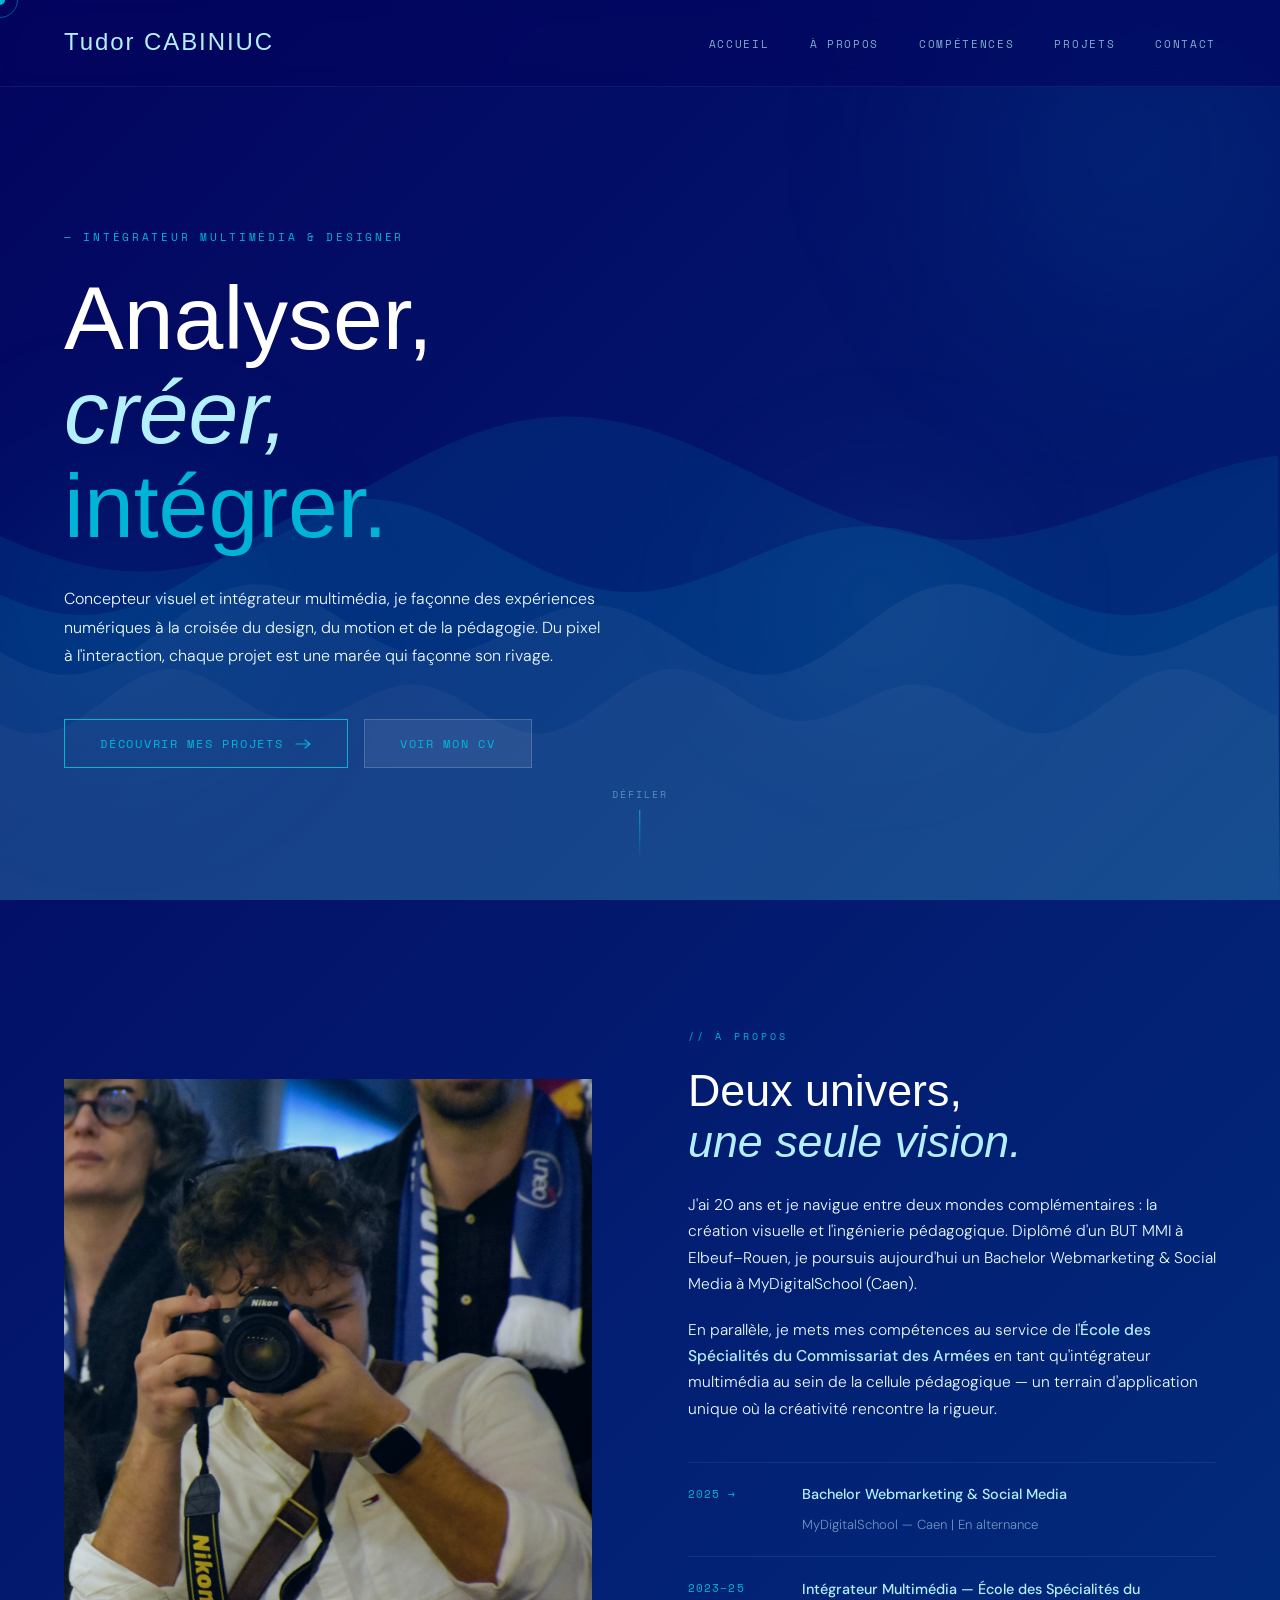
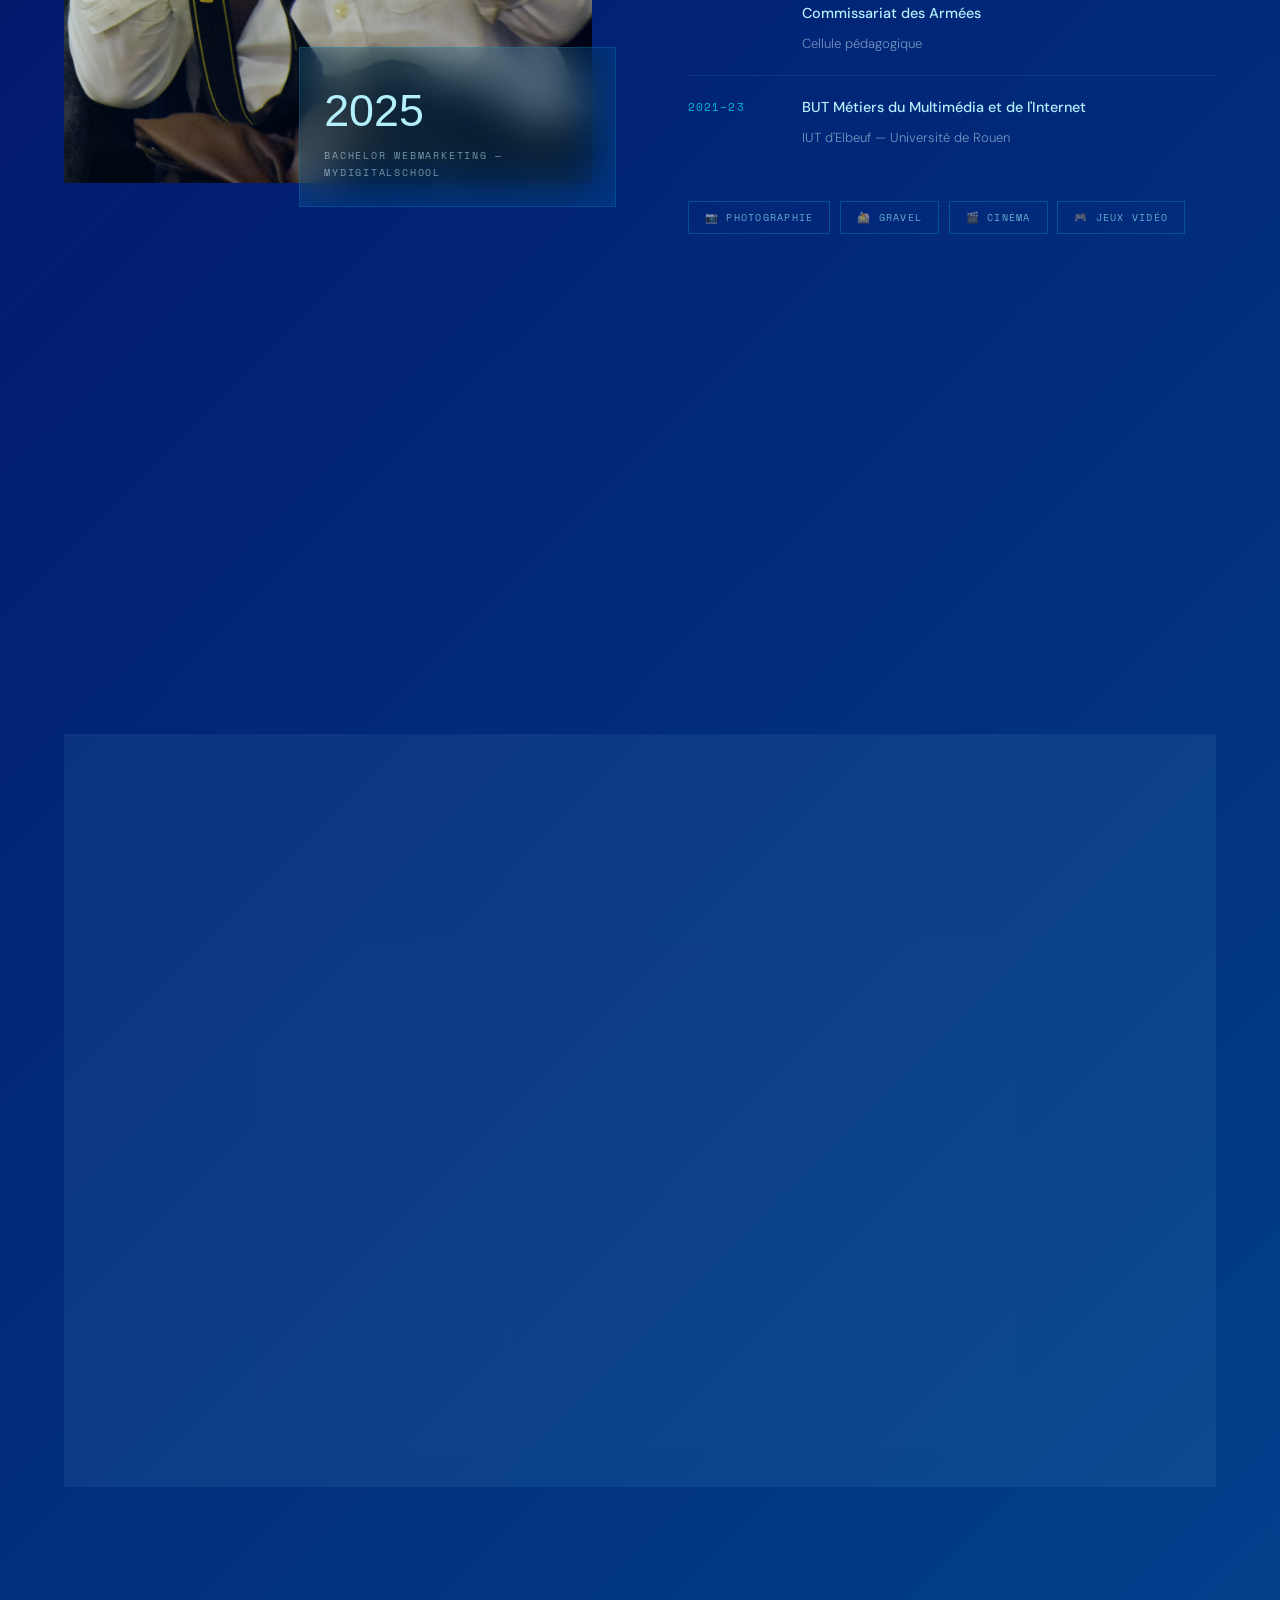
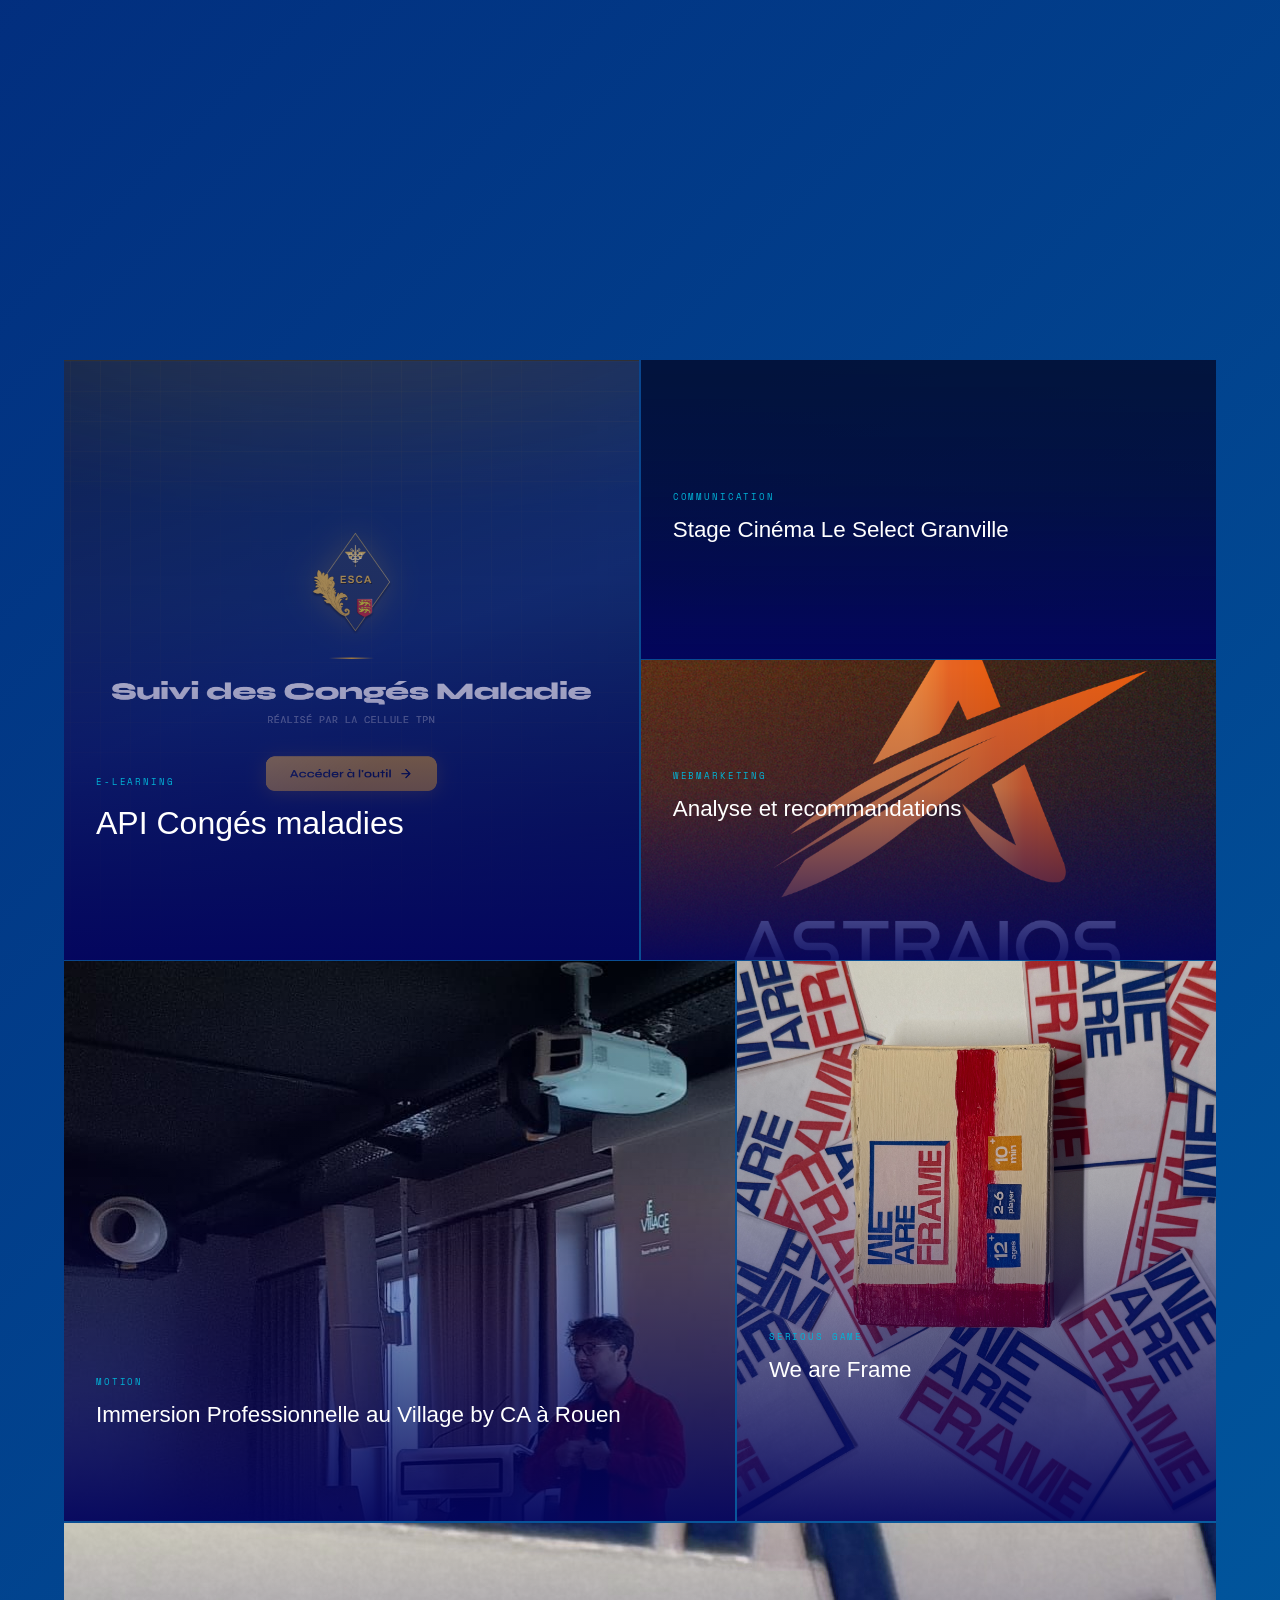
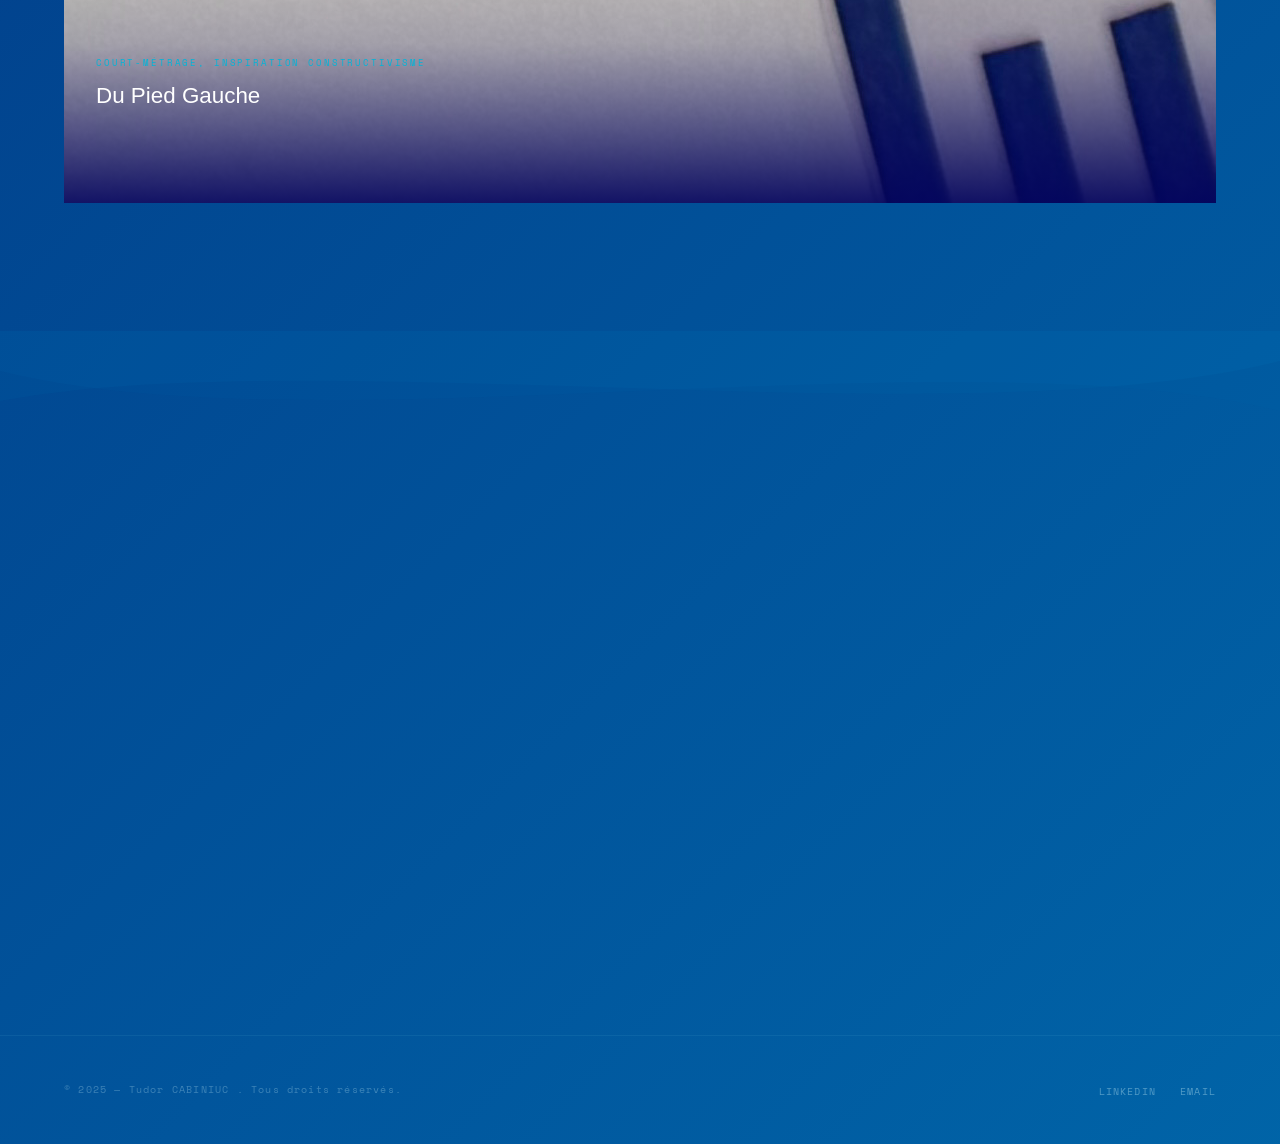
==== index.html @ 51ee1dec "First commit: structure du portfolio" ====
<!DOCTYPE html>
<html lang="fr">
<head>
  <meta charset="UTF-8" />
  <meta name="viewport" content="width=device-width, initial-scale=1.0"/>
  <title>Tudor CABINIUC — Intégrateur Multimédia & Designer</title>
  
  <link rel="preconnect" href="https://fonts.googleapis.com"/>
  <link rel="preconnect" href="https://fonts.gstatic.com" crossorigin/>
  <link href="https://fonts.googleapis.com/css2?family=Cormorant+Garamond:ital,wght@0,300;0,400;0,600;1,300;1,400&family=DM+Sans:wght@300;400;500&family=Space+Mono:wght@400;700&display=swap" rel="stylesheet"/>

  <link rel="stylesheet" href="style.css">
</head>

<body>

  <div class="cursor" id="cursor"></div>
  <div class="cursor-ring" id="cursorRing"></div>
  
  <div class="tide-orb tide-orb-1"></div>
  <div class="tide-orb tide-orb-2"></div>
  <div class="tide-orb tide-orb-3"></div>

  <canvas id="wave-canvas"></canvas>

  <nav id="main-nav">
    <a href="#accueil" class="nav-logo">Tudor CABINIUC</a>
    <ul class="nav-links" id="nav-links">
      <li><a href="#accueil">Accueil</a></li>
      <li><a href="#apropos">À propos</a></li>
      <li><a href="#competences">Compétences</a></li>
      <li><a href="#projets">Projets</a></li>
      <li><a href="#contact">Contact</a></li>
    </ul>
    <div class="nav-burger" id="nav-burger" onclick="toggleMenu()">
      <span></span><span></span><span></span>
    </div>
  </nav>

  <section id="accueil">
    <p class="hero-tag">— Intégrateur Multimédia &amp; Designer</p>
    <h1 class="hero-title">
      Analyser,<br>
      <em>créer,</em>
      <span class="wave-word">intégrer.</span>
    </h1>
    <p class="hero-sub">
      Concepteur visuel et intégrateur multimédia, je façonne des expériences numériques à la croisée du design, du motion et de la pédagogie. Du pixel à l'interaction, chaque projet est une marée qui façonne son rivage.
    </p>
    <div class="hero-actions">
      <a href="#projets" class="hero-cta">
        Découvrir mes projets
        <svg width="16" height="10" viewBox="0 0 16 10" fill="none">
          <path d="M1 5h14M10 1l5 4-5 4" stroke="currentColor" stroke-width="1.2" stroke-linecap="round" stroke-linejoin="round"/>
        </svg>
      </a>
      <a href="https://1drv.ms/b/c/e305b12371fe1e7d/IQCmY-m-V1ZoTqeSrxu-3CkqAWyK5CJFuHoAab7WDxpqfdg?e=YerfXW" class="hero-cta hero-cta--secondary" target="_blank" rel="noopener noreferrer">
        Voir mon CV
      </a>
    </div>
    <div class="hero-scroll-hint">
      <span>Défiler</span>
      <div class="scroll-line"></div>
    </div>
  </section>

  <section id="apropos">
    <div class="about-media reveal">
      <div class="about-img-frame">
<img src="img/tudor.jpg" alt="Tudor CABINIUC — Intégrateur Multimédia">
      </div>
      <div class="about-accent-box">
        <div class="stat">2025</div>
        <div class="stat-label">Bachelor Webmarketing — MyDigitalSchool</div>
      </div>
    </div>

    <div class="about-content reveal">
      <p class="section-label">// À propos</p>
      <h2 class="section-title">
        Deux univers,<br>
        <em>une seule vision.</em>
      </h2>
      <p class="about-text">
        J'ai 20 ans et je navigue entre deux mondes complémentaires : la création visuelle et l'ingénierie pédagogique. Diplômé d'un BUT MMI à Elbeuf–Rouen, je poursuis aujourd'hui un Bachelor Webmarketing &amp; Social Media à MyDigitalSchool (Caen).
      </p>
      <p class="about-text">
        En parallèle, je mets mes compétences au service de l'<strong style="color:var(--foam);font-weight:500;">École des Spécialités du Commissariat des Armées</strong> en tant qu'intégrateur multimédia au sein de la cellule pédagogique — un terrain d'application unique où la créativité rencontre la rigueur.
      </p>

      <div class="timeline">
        <div class="timeline-item">
          <span class="timeline-year">2025 →</span>
          <div class="timeline-info">
            <strong>Bachelor Webmarketing &amp; Social Media</strong>
            <span>MyDigitalSchool — Caen | En alternance</span>
          </div>
        </div>
        <div class="timeline-item">
          <span class="timeline-year">2023–25</span>
          <div class="timeline-info">
            <strong>Intégrateur Multimédia — École des Spécialités du Commissariat des Armées</strong>
            <span>Cellule pédagogique</span>
          </div>
        </div>
        <div class="timeline-item">
          <span class="timeline-year">2021–23</span>
          <div class="timeline-info">
            <strong>BUT Métiers du Multimédia et de l'Internet</strong>
            <span>IUT d'Elbeuf — Université de Rouen</span>
          </div>
        </div>
      </div>

      <div class="interests">
        <span class="interest-tag">📷 Photographie</span>
        <span class="interest-tag">🚵 Gravel</span>
        <span class="interest-tag">🎬 Cinéma</span>
        <span class="interest-tag">🎮 Jeux Vidéo</span>
      </div>
    </div>
  </section>

  <section id="competences">
    <div class="skills-header reveal">
      <div>
        <p class="section-label">// Compétences</p>
        <h2 class="section-title">Mon <em>arsenal</em><br>créatif &amp; technique.</h2>
      </div>
      <p class="skills-intro">
        De la captation au rendu final, je maîtrise l'intégralité de la chaîne de création — du motion design à l'architecture de modules pédagogiques interactifs.
      </p>
    </div>

    <div class="skills-grid">

      <div class="skill-card reveal">
        <span class="skill-icon">🎬</span>
        <div class="skill-name">Montage Vidéo</div>
        <p class="skill-desc">Narration visuelle et rythme. Du rush brut au master final, chaque coupe est une décision créative.</p>
        <div class="skill-tools">
          <span class="skill-tool">Premiere Pro</span>
          <span class="skill-tool">After Effects</span>
          <span class="skill-tool">Media Encoder</span>
        </div>
        <div class="skill-bar-wrap"><div class="skill-bar-fill" data-width="90%"></div></div>
      </div>

      <div class="skill-card reveal">
        <span class="skill-icon">✦</span>
        <div class="skill-name">Motion Design</div>
        <p class="skill-desc">Donner vie aux idées par le mouvement. Animation, compositing et expressions pour des visuels qui ne laissent pas indifférent.</p>
        <div class="skill-tools">
          <span class="skill-tool">After Effects</span>
        </div>
        <div class="skill-bar-wrap"><div class="skill-bar-fill" data-width="82%"></div></div>
      </div>

      <div class="skill-card reveal">
        <span class="skill-icon">◈</span>
        <div class="skill-name">Design Graphique</div>
        <p class="skill-desc">Identité visuelle, typographie et composition. Des créations qui communiquent avant même d'être lues.</p>
        <div class="skill-tools">
          <span class="skill-tool">Photoshop</span>
          <span class="skill-tool">Illustrator</span>
          <span class="skill-tool">InDesign</span>
        </div>
        <div class="skill-bar-wrap"><div class="skill-bar-fill" data-width="88%"></div></div>
      </div>

      <div class="skill-card reveal">
        <span class="skill-icon">⬡</span>
        <div class="skill-name">Webmarketing</div>
        <p class="skill-desc">Stratégie digitale, acquisition et analyse de performances pour des campagnes engageantes et mesurables.</p>
        <div class="skill-tools">
          <span class="skill-tool">Google Analytics</span>
          <span class="skill-tool">Google Ads</span>
          <span class="skill-tool">Semrush</span>
        </div>
        <div class="skill-bar-wrap"><div class="skill-bar-fill" data-width="85%"></div></div>
      </div>

      <div class="skill-card reveal">
        <span class="skill-icon">⌨</span>
        <div class="skill-name">Communication</div>
        <p class="skill-desc">Création de contenus et messages clairs pour renforcer la présence de marque et la qualité des relations publiques.</p>
        <div class="skill-tools">
          <span class="skill-tool">Rédaction</span>
          <span class="skill-tool">Community Management</span>
          <span class="skill-tool">Canva</span>
        </div>
        <div class="skill-bar-wrap"><div class="skill-bar-fill" data-width="75%"></div></div>
      </div>

      <div class="skill-card reveal">
        <span class="skill-icon">📷</span>
        <div class="skill-name">Photographie</div>
        <p class="skill-desc">Capturer la lumière, figer l'instant. Un œil formé à la composition et à la narration photographique.</p>
        <div class="skill-tools">
          <span class="skill-tool">Lightroom</span>
        </div>
        <div class="skill-bar-wrap"><div class="skill-bar-fill" data-width="78%"></div></div>
      </div>

    </div>
  </section>

  <section id="projets">
    <div class="projects-header reveal">
      <p class="section-label">// Projets</p>
      <h2 class="section-title">Réalisations <em>&amp; travaux.</em></h2>
      <div class="projects-filter">
        <button class="filter-btn active" data-filter="all">Tout</button>
        <button class="filter-btn" data-filter="motion">Motion Design</button>
        <button class="filter-btn" data-filter="video">Vidéo</button>
        <button class="filter-btn" data-filter="elearning">E-Learning</button>
        <button class="filter-btn" data-filter="webmarketing">Webmarketing</button>
        <button class="filter-btn" data-filter="communication">Communication</button>
      </div>
    </div>

    <div class="projects-grid">

<div class="project-card" data-cat="elearning">
  <div class="project-card-bg" style="background-image: url('img/api_conges_maladie.png');"></div>
  
  <div class="project-overlay">
    <span class="project-cat">E-learning</span>
    <h3 class="project-title">API Congés maladies</h3>
    <p class="project-desc">Création d'une interface utilisateur pédagogique pour comprendre l'année glissante des congés maladies.</p>
    
    <a href="api_conges_maladie/index.html" class="project-link" target="_blank">Voir le projet →</a>
  </div>
</div>

      <div class="project-card" data-cat="communication">
        <div class="project-card-bg" style="background-image: url('img/cinema_leselect.png');"></div>
        <div class="project-overlay">
          <span class="project-cat">Communication</span>
          <h3 class="project-title">Stage Cinéma Le Select Granville</h3>
          <p class="project-desc">Nouvelle direction artistique pour le cinéma | Stratégie de communication | Création de contenu | Gestion des réseaux sociaux</p>
          <a href="https://univrouenfr-my.sharepoint.com/:b:/g/personal/tudor_cabiniuc_univ-rouen_fr/IQDNXf46xN-cSbZimYqhrU5pAYE3CioC2fKElF69Ig7M4kE?e=37vUib" class="project-link">Voir →</a>
        </div>
      </div>

      <div class="project-card" data-cat="webmarketing">
<div class="project-card-bg" style="background-image: url('img/astraios.png');"></div>
        <div class="project-overlay">
          <span class="project-cat">Webmarketing</span>
          <h3 class="project-title">Analyse et recommandations</h3>
          <p class="project-desc">Réalisation d'une analyse approfondie et de recommandations pour le lancement d'une nouvelle application en collaboration avec une strat-up de Caen d'une durée de 6 mois.</p>
          <a href="#" class="project-link">Voir →</a>
        </div>
      </div>

      <div class="project-card" data-cat="motion">
        <div class="project-card-bg" style="background-image: url('img/photo_bilbea.jpeg');"></div>
        <div class="project-overlay">
          <span class="project-cat">Motion</span>
          <h3 class="project-title">Immersion Professionnelle au Village by CA à Rouen</h3>
          <p class="project-desc">Immersion Professionnelle au Village by CA à Rouen</p>
          <a href="https://univrouenfr-my.sharepoint.com/:v:/g/personal/tudor_cabiniuc_univ-rouen_fr/IQBEqldZpKeIQ6u4MwW_Zg2gARaTIDSstYeZPpoapp59J8U?e=ufzzWP" class="project-link">Voir →</a>
        </div>
      </div>

      <div class="project-card" data-cat="elearning">
        <div class="project-card-bg" style="background-image: url('img/we_are_frame.jpg');"></div>
        <div class="project-card-bg"></div>
        <div class="project-overlay">
          <span class="project-cat">Serious Game</span>
          <h3 class="project-title">We are Frame</h3>
          <p class="project-desc">Sérious game réalisé lors d'une semaine dédié à l'anglais. Construisez votre wireframe, frayez vous un chemin entre les virus, les défis et les cryptomonnaies</p>
          <a href="https://www.youtube.com/watch?v=cSlYjg9PznY" class="project-link">Voir →</a>
        </div>
      </div>

      <div class="project-card" data-cat="video">
<div class="project-card-bg" style="background-image: url('img/we_are_frame.jpg');"></div>
        <div class="project-overlay">
          <span class="project-cat">Court-métrage, inspiration constructivisme</span>
          <h3 class="project-title">Du Pied Gauche</h3>
          <p class="project-desc">Sound Design, Montage, Scénario, Mise en scène</p>
          <a href="https://youtu.be/pu3etau6qec" class="project-link">Voir →</a>
        </div>
      </div>

    </div>
  </section>

  <section id="contact">
    <div class="contact-wave-top">
      <svg viewBox="0 0 1440 120" preserveAspectRatio="none" fill="none">
        <path d="M0,40 C360,120 1080,0 1440,80 L1440,0 L0,0 Z" fill="rgba(0,119,182,0.06)"/>
        <path d="M0,70 C360,10 1080,110 1440,30 L1440,0 L0,0 Z" fill="rgba(0,180,216,0.04)"/>
      </svg>
    </div>

    <p class="contact-eyebrow reveal"> — J'ai attisé votre curiosité ?</p>
    <h2 class="contact-title reveal">Faisons<br><em>quelque chose</em><br>ensemble.</h2>
    <p class="contact-sub reveal">
      Vous avez un projet créatif, un module à concevoir, une vidéo à monter ? Parlons-en autour d'un café virtuel.
    </p>
    <div class="contact-actions reveal">
      <a href="mailto:tcabiniuc.pro@gmail.com" class="btn-primary">M'écrire un message</a>
      <a href="https://www.linkedin.com/in/tudor-cabiniuc/" target="_blank" rel="noopener" class="btn-secondary">LinkedIn</a>
    </div>
  </section>

  <footer>
    <p class="footer-copy">© 2025 — Tudor CABINIUC . Tous droits réservés.</p>
    <ul class="footer-links">
      <li><a href="https://www.linkedin.com/in/tudor-cabiniuc/" target="_blank">LinkedIn</a></li>
      <li><a href="mailto:tcabiniuc.pro@gmail.com">Email</a></li>
    </ul>
  </footer>

  <script src="script.js"></script>
  <script>
    document.querySelectorAll('a[href]').forEach(link => {
      link.target = '_blank';
      const relValues = new Set((link.rel || '').split(' ').filter(Boolean));
      relValues.add('noopener');
      relValues.add('noreferrer');
      link.rel = Array.from(relValues).join(' ');
    });
  </script>
</body>
</html>
---- style.css ----
/* =============================================
   CSS VARIABLES & RESET
============================================= */
*, *::before, *::after { 
  box-sizing: border-box; 
  margin: 0; 
  padding: 0; 
}

:root {
  --deep:    #03045e;
  --ocean:   #0077b6;
  --wave:    #00b4d8;
  --foam:    #b3f0fc;
  --mist:    #eafaff; 
  --white:   #ffffff; 
  --font-display: 'Poppins', sans-serif;
  --font-body:    'DM Sans', sans-serif;
  --font-mono:    'Space Mono', monospace;
}

html { 
  scroll-behavior: smooth; 
  font-size: 16px; 
}

body {
background: linear-gradient(135deg, var(--deep) 0%, var(--ocean) 120%);
  color: var(--mist);
  font-family: var(--font-body);
  font-weight: 300;
  line-height: 1.7;
  overflow-x: hidden;
  cursor: none;
}

/* =============================================
   CUSTOM CURSOR
============================================= */
.cursor {
  position: fixed;
  width: 10px; height: 10px;
  background: var(--wave);
  border-radius: 50%;
  pointer-events: none;
  z-index: 9999;
  transform: translate(-50%, -50%);
  transition: transform 0.1s, width 0.3s, height 0.3s, background 0.3s;
}

.cursor-ring {
  position: fixed;
  width: 36px; height: 36px;
  border: 1px solid rgba(0,180,216,0.5);
  border-radius: 50%;
  pointer-events: none;
  z-index: 9998;
  transform: translate(-50%, -50%);
  transition: transform 0.15s ease-out, width 0.3s, height 0.3s, border-color 0.3s;
}

body:hover .cursor { opacity: 1; }

/* =============================================
   CANVAS WAVE BACKGROUND
============================================= */
#wave-canvas {
  position: fixed;
  top: 0; left: 0;
  width: 100%; height: 100%;
  z-index: 0;
  /* On passe l'opacité de 0.18 à 0.35 pour que les vagues ressortent mieux */
  opacity: 0.35; 
  pointer-events: none;
}

/* =============================================
   NAV
============================================= */
nav {
  position: fixed;
  top: 0; left: 0; right: 0;
  z-index: 100;
  padding: 1.4rem 4rem;
  display: flex;
  justify-content: space-between;
  align-items: center;
  backdrop-filter: blur(12px);
  background: rgba(3,4,94,0.55);
  border-bottom: 1px solid rgba(144,224,239,0.08);
  transition: padding 0.3s;
}

nav.scrolled { padding: 0.9rem 4rem; }

.nav-logo {
  font-family: var(--font-display);
  font-size: 1.5rem;
  font-weight: 300;
  letter-spacing: 0.08em;
  color: var(--foam);
  text-decoration: none;
}

.nav-logo span { color: var(--wave); font-style: italic; }

.nav-links {
  display: flex;
  gap: 2.5rem;
  list-style: none;
}

.nav-links a {
  font-family: var(--font-mono);
  font-size: 0.7rem;
  letter-spacing: 0.15em;
  text-transform: uppercase;
  color: var(--foam);
  text-decoration: none;
  opacity: 0.7;
  transition: opacity 0.25s, color 0.25s;
  position: relative;
}

.nav-links a::after {
  content: '';
  position: absolute;
  bottom: -4px; left: 0;
  width: 0; height: 1px;
  background: var(--wave);
  transition: width 0.3s;
}

.nav-links a:hover { opacity: 1; color: var(--wave); }
.nav-links a:hover::after { width: 100%; }

.nav-burger { display: none; flex-direction: column; gap: 5px; cursor: none; }
.nav-burger span { display: block; width: 24px; height: 1px; background: var(--foam); transition: 0.3s; }

/* =============================================
   SECTIONS WRAPPER
============================================= */
section { position: relative; z-index: 1; }

/* =============================================
   HERO
============================================= */
#accueil {
  min-height: 100vh;
  display: flex;
  flex-direction: column;
  justify-content: center;
  padding: 10rem 4rem 4rem;
  overflow: hidden;
}

.hero-tag {
  font-family: var(--font-mono);
  font-size: 0.68rem;
  letter-spacing: 0.25em;
  text-transform: uppercase;
  color: var(--wave);
  margin-bottom: 1.5rem;
  opacity: 0;
  animation: fadeUp 0.8s 0.3s forwards;
}

.hero-title {
  font-family: var(--font-display);
  font-size: clamp(3.2rem, 7vw, 7.5rem);
  font-weight: 300;
  line-height: 1.05;
  color: var(--white);
  opacity: 0;
  animation: fadeUp 0.9s 0.5s forwards;
}

.hero-title em {
  font-style: italic;
  color: var(--foam);
  display: block;
}

.hero-title .wave-word {
  color: var(--wave);
  position: relative;
}

.hero-sub {
  max-width: 540px;
  margin-top: 2rem;
  font-size: 1rem;
  color: var(--mist);
  line-height: 1.8;
  opacity: 0;
  animation: fadeUp 0.9s 0.8s forwards;
}

.hero-actions {
  display: flex;
  flex-wrap: wrap;
  gap: 1rem;
  margin-top: 3rem;
}

.hero-cta {
  display: inline-flex;
  align-items: center;
  gap: 0.75rem;
  padding: 0.85rem 2.2rem;
  border: 1px solid var(--wave);
  color: var(--wave);
  font-family: var(--font-mono);
  font-size: 0.72rem;
  letter-spacing: 0.15em;
  text-transform: uppercase;
  text-decoration: none;
  transition: background 0.3s, color 0.3s, transform 0.3s;
  opacity: 0;
  animation: fadeUp 0.9s 1.1s forwards;
}

.hero-cta--secondary {
  background: rgba(255, 255, 255, 0.08);
  border-color: rgba(255, 255, 255, 0.18);
}

.hero-cta--secondary:hover {
  background: rgba(255, 255, 255, 0.16);
  color: var(--foam);
}

.hero-cta:hover {
  background: var(--wave);
  color: var(--deep);
  transform: translateY(-2px);
}

.hero-cta svg { transition: transform 0.3s; }
.hero-cta:hover svg { transform: translateX(4px); }

.hero-scroll-hint {
  position: absolute;
  bottom: 2.5rem;
  left: 50%;
  transform: translateX(-50%);
  display: flex;
  flex-direction: column;
  align-items: center;
  gap: 0.5rem;
  opacity: 0;
  animation: fadeIn 1s 1.8s forwards;
}

.hero-scroll-hint span {
  font-family: var(--font-mono);
  font-size: 0.6rem;
  letter-spacing: 0.2em;
  text-transform: uppercase;
  color: rgba(144,224,239,0.5);
}

.scroll-line {
  width: 1px;
  height: 50px;
  background: linear-gradient(to bottom, var(--wave), transparent);
  animation: scrollPulse 2s infinite;
}

/* =============================================
   ABOUT
============================================= */
#apropos {
  padding: 8rem 4rem;
  display: grid;
  grid-template-columns: 1fr 1fr;
  gap: 6rem;
  align-items: center;
  max-width: 1300px;
  margin: 0 auto;
}

.about-media { position: relative; }

.about-img-frame {
  position: relative;
  aspect-ratio: 3/4;
  overflow: hidden;
  background: linear-gradient(135deg, var(--ocean), var(--deep));
}

.about-img-frame img {
  width: 100%; height: 100%;
  object-fit: cover;
  display: block;
  opacity: 0.85;
  transition: opacity 0.4s, transform 0.6s;
}

.about-img-frame:hover img { opacity: 1; transform: scale(1.03); }

.about-img-placeholder {
  display: flex;
  align-items: center;
  justify-content: center;
  height: 100%;
  color: rgba(144,224,239,0.4);
  font-family: var(--font-mono);
  font-size: 0.7rem;
  letter-spacing: 0.15em;
  text-transform: uppercase;
}

.about-accent-box {
  position: absolute;
  bottom: -1.5rem; right: -1.5rem;
  width: 60%; padding: 1.5rem;
  background: rgba(0,119,182,0.2);
  backdrop-filter: blur(20px);
  border: 1px solid rgba(0,180,216,0.2);
}

.about-accent-box .stat {
  font-family: var(--font-display);
  font-size: 2.8rem;
  font-weight: 300;
  color: var(--foam);
}

.about-accent-box .stat-label {
  font-family: var(--font-mono);
  font-size: 0.62rem;
  letter-spacing: 0.18em;
  text-transform: uppercase;
  color: rgba(202,240,248,0.55);
}

.section-label {
  font-family: var(--font-mono);
  font-size: 0.65rem;
  letter-spacing: 0.3em;
  text-transform: uppercase;
  color: var(--wave);
  margin-bottom: 1.2rem;
}

.section-title {
  font-family: var(--font-display);
  font-size: clamp(2.2rem, 3.5vw, 3.4rem);
  font-weight: 300;
  line-height: 1.15;
  color: var(--white);
  margin-bottom: 1.5rem;
}

.section-title em { font-style: italic; color: var(--foam); }

.about-text {
  color: var(--mist);
  font-size: 0.97rem;
  margin-bottom: 1.2rem;
}

.timeline {
  margin-top: 2.5rem;
  display: flex;
  flex-direction: column;
  gap: 0;
}

.timeline-item {
  display: grid;
  grid-template-columns: 90px 1fr;
  gap: 1.5rem;
  padding: 1.2rem 0;
  border-top: 1px solid rgba(144,224,239,0.1);
  align-items: start;
}

.timeline-year {
  font-family: var(--font-mono);
  font-size: 0.68rem;
  color: var(--wave);
  letter-spacing: 0.1em;
  padding-top: 0.15rem;
}

.timeline-info strong {
  display: block;
  font-family: var(--font-body);
  font-weight: 500;
  color: var(--foam);
  font-size: 0.9rem;
  margin-bottom: 0.2rem;
}

.timeline-info span {
  font-size: 0.82rem;
  color: rgba(202,240,248,0.55);
}

.interests {
  margin-top: 2rem;
  display: flex;
  flex-wrap: wrap;
  gap: 0.6rem;
}

.interest-tag {
  padding: 0.4rem 1rem;
  border: 1px solid rgba(0,180,216,0.3);
  font-family: var(--font-mono);
  font-size: 0.65rem;
  letter-spacing: 0.12em;
  text-transform: uppercase;
  color: rgba(144,224,239,0.7);
  transition: border-color 0.3s, color 0.3s, background 0.3s;
}

.interest-tag:hover {
  border-color: var(--wave);
  color: var(--wave);
  background: rgba(0,180,216,0.07);
}

/* =============================================
   SKILLS
============================================= */
#competences {
  padding: 8rem 4rem;
  max-width: 1300px;
  margin: 0 auto;
}

.skills-header {
  display: flex;
  justify-content: space-between;
  align-items: flex-end;
  margin-bottom: 5rem;
  gap: 2rem;
}

.skills-intro {
  max-width: 420px;
  font-size: 0.95rem;
  color: rgba(202,240,248,0.6);
}

.skills-grid {
  display: grid;
  grid-template-columns: repeat(auto-fit, minmax(300px, 1fr));
  gap: 1.5px;
  background: rgba(144,224,239,0.08);
}

.skill-card {
  background: rgba(3,4,94,0.6);
  padding: 2.5rem;
  position: relative;
  overflow: hidden;
  transition: background 0.4s;
}

.skill-card::before {
  content: '';
  position: absolute;
  top: 0; left: 0;
  width: 100%; height: 2px;
  background: linear-gradient(to right, var(--ocean), var(--wave));
  transform: scaleX(0);
  transform-origin: left;
  transition: transform 0.4s;
}

.skill-card:hover { background: rgba(0,119,182,0.15); }
.skill-card:hover::before { transform: scaleX(1); }

.skill-icon {
  font-size: 2rem;
  margin-bottom: 1.2rem;
  display: block;
}

.skill-name {
  font-family: var(--font-display);
  font-size: 1.5rem;
  font-weight: 400;
  color: var(--foam);
  margin-bottom: 0.5rem;
}

.skill-desc {
  font-size: 0.85rem;
  color: var(--foam);
  line-height: 1.7;
}

.skill-tools {
  margin-top: 1.5rem;
  display: flex;
  flex-wrap: wrap;
  gap: 0.4rem;
}

.skill-tool {
  font-family: var(--font-mono);
  font-size: 0.6rem;
  letter-spacing: 0.12em;
  text-transform: uppercase;
  padding: 0.25rem 0.6rem;
  background: rgba(0,180,216,0.12);
  color: var(--wave);
  border: 1px solid rgba(0,180,216,0.2);
}

.skill-bar-wrap {
  margin-top: 1.2rem;
  height: 2px;
  background: rgba(144,224,239,0.1);
  position: relative;
  overflow: hidden;
}

.skill-bar-fill {
  height: 100%;
  background: linear-gradient(to right, var(--ocean), var(--wave));
  width: 0;
  transition: width 1.2s cubic-bezier(0.16, 1, 0.3, 1);
}

/* =============================================
   PROJETS
============================================= */
#projets {
  padding: 8rem 4rem;
  max-width: 1300px;
  margin: 0 auto;
}

.projects-header { margin-bottom: 4rem; }

.projects-filter {
  display: flex;
  gap: 0.5rem;
  margin-top: 2rem;
  flex-wrap: wrap;
}

.filter-btn {
  padding: 0.45rem 1.2rem;
  font-family: var(--font-mono);
  font-size: 0.65rem;
  letter-spacing: 0.12em;
  text-transform: uppercase;
  border: 1px solid rgba(144,224,239,0.2);
  background: transparent;
  color: rgba(202,240,248,0.5);
  cursor: none;
  transition: 0.3s;
}

.filter-btn.active,
.filter-btn:hover {
  border-color: var(--wave);
  color: var(--wave);
  background: rgba(0,180,216,0.08);
}

.projects-grid {
  display: grid;
  grid-template-columns: repeat(12, 1fr);
  gap: 1.5px;
  background: rgba(144,224,239,0.06);
  margin-top: 2rem;
}

.project-card {
  position: relative;
  overflow: hidden;
  background: rgba(0,7,40,0.8);
  cursor: none;
}

.project-card:nth-child(1) { grid-column: span 6; grid-row: span 2; }
.project-card:nth-child(2) { grid-column: span 6; }
.project-card:nth-child(3) { grid-column: span 6; }
.project-card:nth-child(4) { grid-column: span 7; }
.project-card:nth-child(5) { grid-column: span 5; }
.project-card:nth-child(6) { grid-column: span 12; }

.project-card-bg {
  width: 100%; height: 100%;
  min-height: 280px;
  display: block;
  background-size: cover;
  background-position: center;
  transition: transform 0.7s cubic-bezier(0.16, 1, 0.3, 1);
}

.project-card:nth-child(1) .project-card-bg { min-height: 600px; }
.project-card:nth-child(2) .project-card-bg { background: linear-gradient(135deg, #001a3d, #00b4d8); }
.project-card:nth-child(4) .project-card-bg { background: linear-gradient(135deg, #001230, #0077b6cc); }
.project-card:nth-child(6) .project-card-bg { min-height: px; background: linear-gradient(90deg, #000c30, #0077b6, #00b4d8); }

.project-card:hover .project-card-bg { transform: scale(1.07); }

.project-overlay {
  position: absolute;
  inset: 0;
  background: linear-gradient(to top, rgba(3,4,94,0.96) 0%, rgba(3,4,94,0.2) 60%, transparent 100%);
  display: flex;
  flex-direction: column;
  justify-content: flex-end;
  padding: 2rem;
  transform: translateY(8px);
  transition: transform 0.4s;
}

.project-card:hover .project-overlay { transform: translateY(0); }

.project-cat {
  font-family: var(--font-mono);
  font-size: 0.58rem;
  letter-spacing: 0.2em;
  text-transform: uppercase;
  color: var(--wave);
  margin-bottom: 0.4rem;
}

.project-title {
  font-family: var(--font-display);
  font-size: 1.4rem;
  font-weight: 400;
  color: var(--white);
  margin-bottom: 0.5rem;
}

.project-card:nth-child(1) .project-title { font-size: 2rem; }

.project-desc {
  font-size: 0.82rem;
  color: var(--mist)
  max-width: 380px;
  opacity: 0;
  transform: translateY(6px);
  transition: opacity 0.35s 0.05s, transform 0.35s 0.05s;
}

.project-card:hover .project-desc { opacity: 1; transform: translateY(0); }

.project-link {
  display: inline-flex;
  align-items: center;
  gap: 0.5rem;
  margin-top: 1rem;
  font-family: var(--font-mono);
  font-size: 0.62rem;
  letter-spacing: 0.15em;
  text-transform: uppercase;
  color: var(--foam);
  text-decoration: none;
  opacity: 0;
  transform: translateY(6px);
  transition: opacity 0.35s 0.1s, transform 0.35s 0.1s, color 0.25s;
}

.project-card:hover .project-link { opacity: 1; transform: translateY(0); }
.project-link:hover { color: var(--wave); }

/* =============================================
   CONTACT / FOOTER
============================================= */
#contact {
  padding: 10rem 4rem 6rem;
  text-align: center;
  position: relative;
}

.contact-wave-top {
  position: absolute;
  top: 0; left: 0; right: 0;
  height: 120px;
  overflow: hidden;
}

.contact-wave-top svg { width: 100%; height: 100%; }

.contact-eyebrow {
  font-family: var(--font-mono);
  font-size: 0.65rem;
  letter-spacing: 0.3em;
  text-transform: uppercase;
  color: var(--wave);
  margin-bottom: 1.5rem;
}

.contact-title {
  font-family: var(--font-display);
  font-size: clamp(2.8rem, 5vw, 5.5rem);
  font-weight: 300;
  color: var(--white);
  line-height: 1.1;
  margin-bottom: 2rem;
}

.contact-title em { font-style: italic; color: var(--foam); }

.contact-sub {
  font-size: 1rem;
  color: var(--mist);
  max-width: 480px;
  margin: 0 auto 3.5rem;
}

.contact-actions {
  display: flex;
  gap: 1.2rem;
  justify-content: center;
  flex-wrap: wrap;
}

.btn-primary {
  padding: 1rem 2.8rem;
  background: linear-gradient(135deg, var(--ocean), var(--wave));
  color: var(--deep);
  font-family: var(--font-mono);
  font-size: 0.72rem;
  letter-spacing: 0.15em;
  text-transform: uppercase;
  text-decoration: none;
  font-weight: 700;
  transition: transform 0.3s, box-shadow 0.3s;
}

.btn-primary:hover {
  transform: translateY(-3px);
  box-shadow: 0 12px 40px rgba(0,180,216,0.3);
}

.btn-secondary {
  padding: 1rem 2.8rem;
  border: 1px solid rgba(144,224,239,0.3);
  color: var(--foam);
  font-family: var(--font-mono);
  font-size: 0.72rem;
  letter-spacing: 0.15em;
  text-transform: uppercase;
  text-decoration: none;
  transition: border-color 0.3s, color 0.3s, transform 0.3s;
}

.btn-secondary:hover {
  border-color: var(--wave);
  color: var(--wave);
  transform: translateY(-3px);
}

footer {
  position: relative;
  z-index: 1;
  padding: 2.5rem 4rem;
  border-top: 1px solid rgba(144,224,239,0.08);
  display: flex;
  justify-content: space-between;
  align-items: center;
  flex-wrap: wrap;
  gap: 1rem;
}

.footer-copy {
  font-family: var(--font-mono);
  font-size: 0.62rem;
  letter-spacing: 0.12em;
  color: rgba(202,240,248,0.3);
}

.footer-links {
  display: flex;
  gap: 1.5rem;
  list-style: none;
}

.footer-links a {
  font-family: var(--font-mono);
  font-size: 0.62rem;
  letter-spacing: 0.12em;
  text-transform: uppercase;
  color: rgba(202,240,248,0.4);
  text-decoration: none;
  transition: color 0.25s;
}

.footer-links a:hover { color: var(--wave); }

/* =============================================
   ANIMATIONS
============================================= */
@keyframes fadeUp {
  from { opacity: 0; transform: translateY(20px); }
  to   { opacity: 1; transform: translateY(0); }
}

@keyframes fadeIn {
  from { opacity: 0; }
  to   { opacity: 1; }
}

@keyframes scrollPulse {
  0%, 100% { opacity: 0.3; }
  50%       { opacity: 1; }
}

@keyframes tideDrift {
  0%, 100% { transform: translateX(0) translateY(0); }
  33%       { transform: translateX(-15px) translateY(8px); }
  66%       { transform: translateX(10px) translateY(-6px); }
}

.reveal {
  opacity: 0;
  transform: translateY(30px);
  transition: opacity 0.8s cubic-bezier(0.16, 1, 0.3, 1),
              transform 0.8s cubic-bezier(0.16, 1, 0.3, 1);
}

.reveal.visible {
  opacity: 1;
  transform: translateY(0);
}

/* =============================================
   TIDE ORBS
============================================= */
.tide-orb {
  position: fixed;
  border-radius: 50%;
  filter: blur(80px);
  pointer-events: none;
  z-index: 0;
  animation: tideDrift var(--dur, 18s) ease-in-out infinite;
}

.tide-orb-1 {
  width: 500px; height: 500px;
  background: radial-gradient(circle, rgba(0,119,182,0.18), transparent 70%);
  top: -100px; right: -100px;
  --dur: 20s;
}

.tide-orb-2 {
  width: 400px; height: 400px;
  background: radial-gradient(circle, rgba(0,180,216,0.12), transparent 70%);
  bottom: 10%; left: -80px;
  --dur: 25s;
  animation-delay: -8s;
}

.tide-orb-3 {
  width: 300px; height: 300px;
  background: radial-gradient(circle, rgba(144,224,239,0.1), transparent 70%);
  top: 50%; right: 20%;
  --dur: 16s;
  animation-delay: -4s;
}

/* =============================================
   RESPONSIVE
============================================= */
@media (max-width: 960px) {
  nav { padding: 1.2rem 2rem; }
  nav.scrolled { padding: 0.8rem 2rem; }
  .nav-links { display: none; }
  
  .nav-links.open { 
    display: flex; 
    flex-direction: column; 
    position: fixed; 
    top: 0; left: 0; right: 0; bottom: 0; 
    background: rgba(3,4,94,0.97); 
    justify-content: center; 
    align-items: center; 
    gap: 2.5rem; 
    backdrop-filter: blur(20px); 
  }
  
  .nav-links.open a { font-size: 1rem; }
  .nav-burger { display: flex; }
  #accueil { padding: 8rem 2rem 4rem; }
  #apropos { grid-template-columns: 1fr; padding: 5rem 2rem; gap: 3rem; }
  .about-media { display: none; }
  #competences, #projets, #contact { padding: 5rem 2rem; }
  .skills-header { flex-direction: column; align-items: flex-start; }
  .projects-grid { grid-template-columns: 1fr; }
  .project-card:nth-child(n) { grid-column: span 1; grid-row: span 1; }
  footer { padding: 2rem; flex-direction: column; text-align: center; }
}

/* Permet aux utilisateurs clavier de repérer les liens et boutons actifs */
a:focus-visible, 
button:focus-visible {
  outline: 2px dashed var(--wave);
  outline-offset: 4px;
}
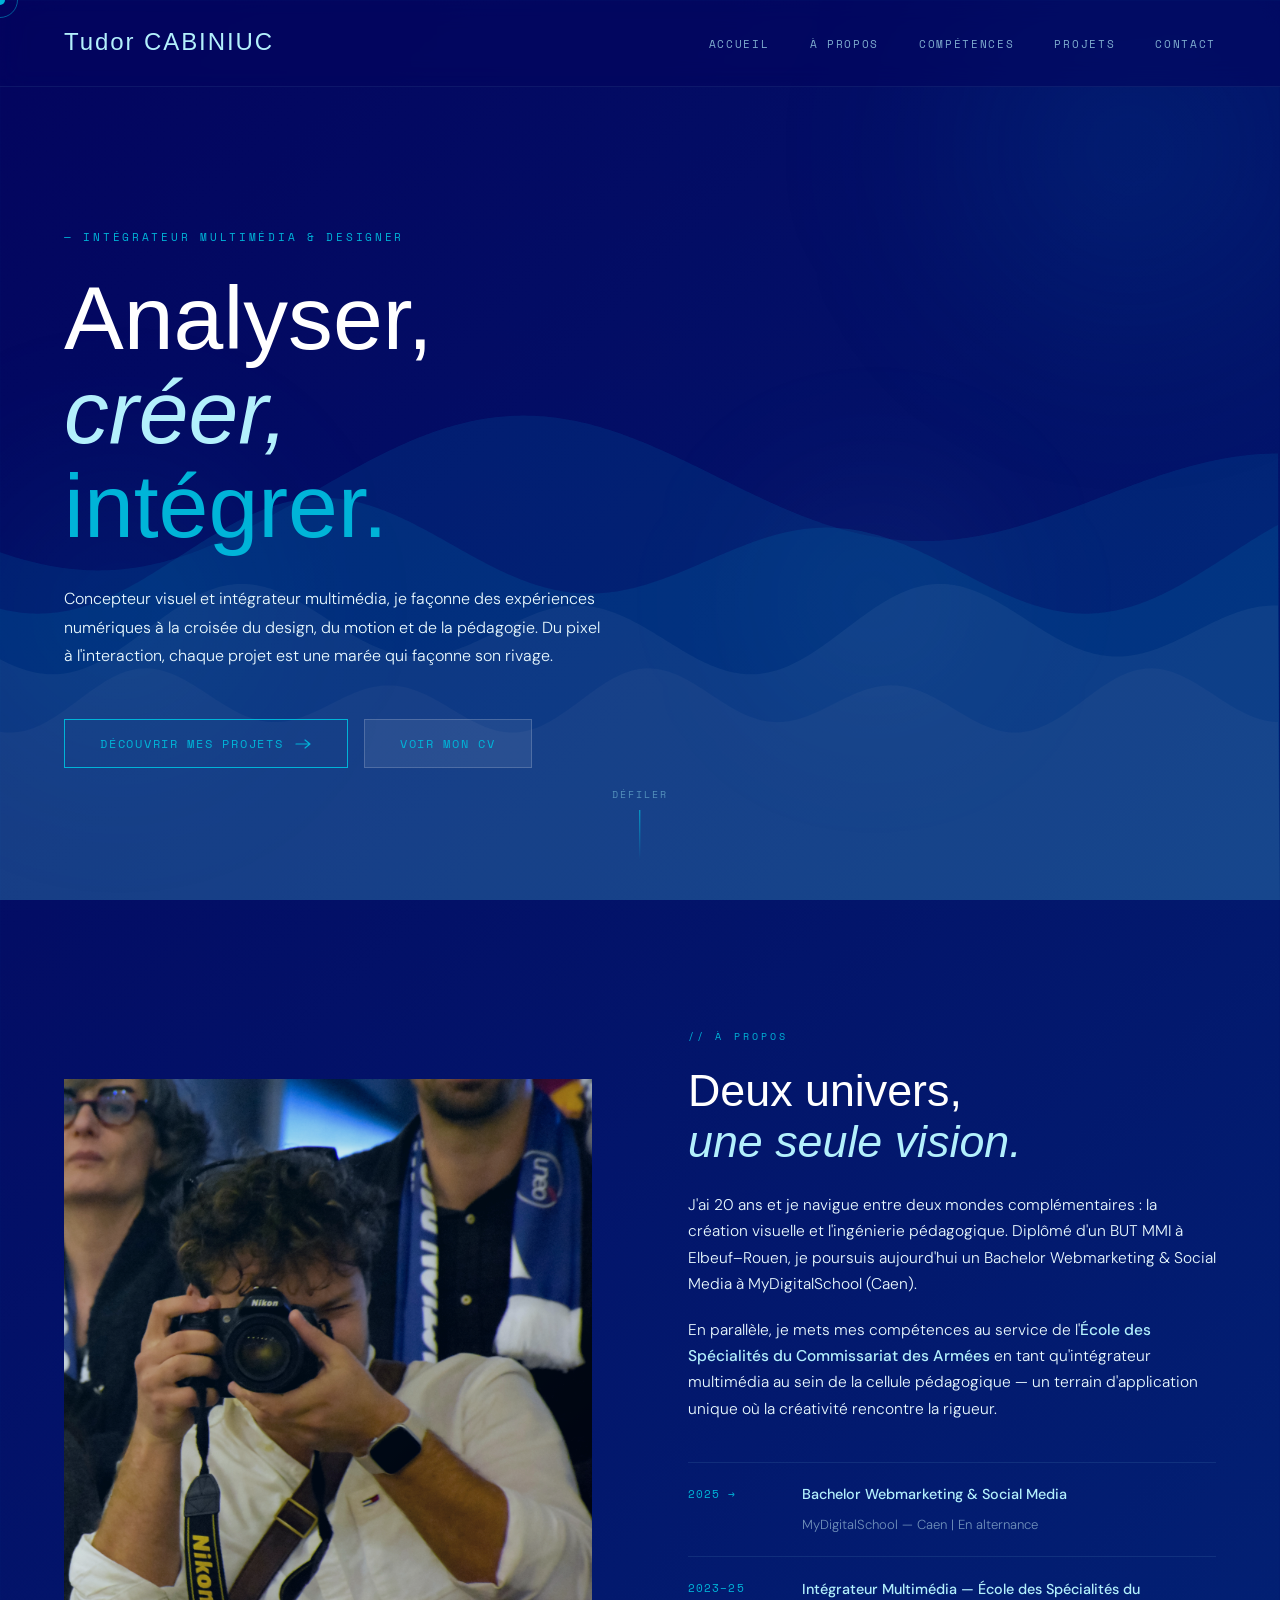
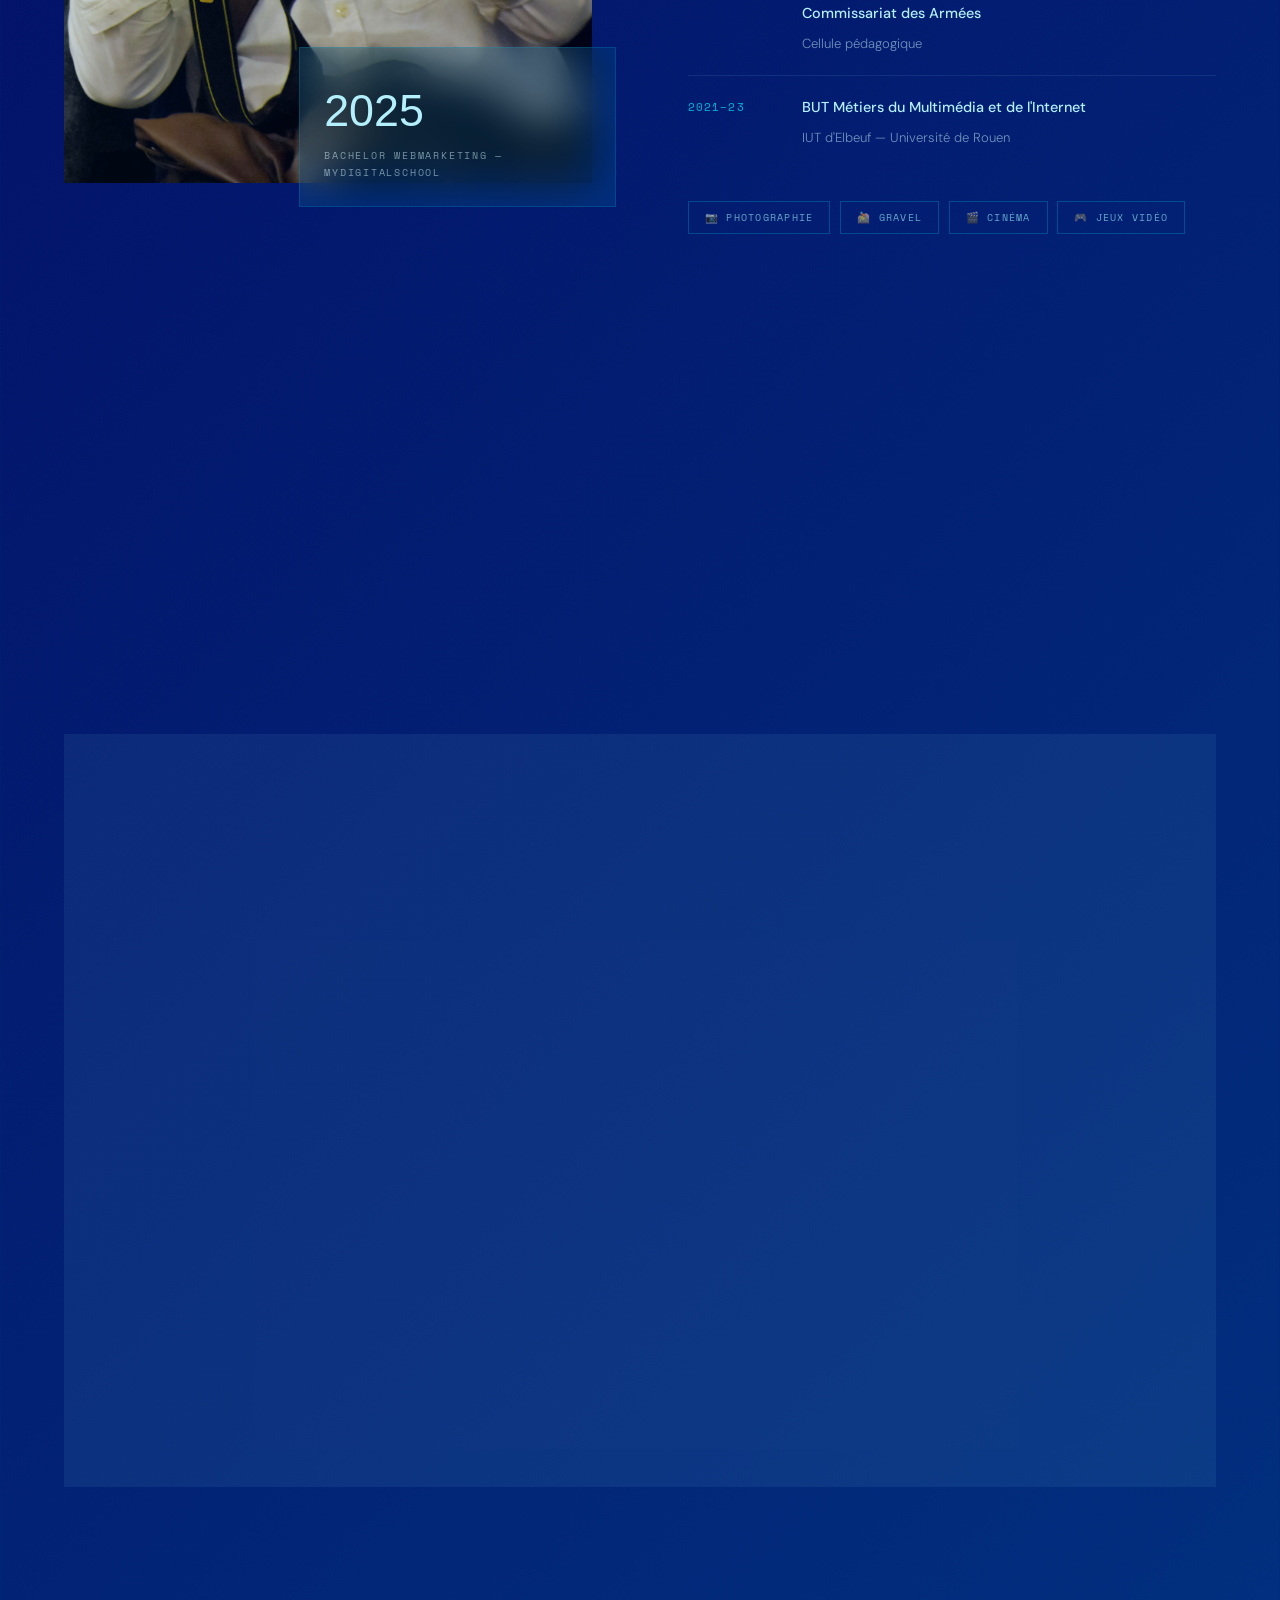
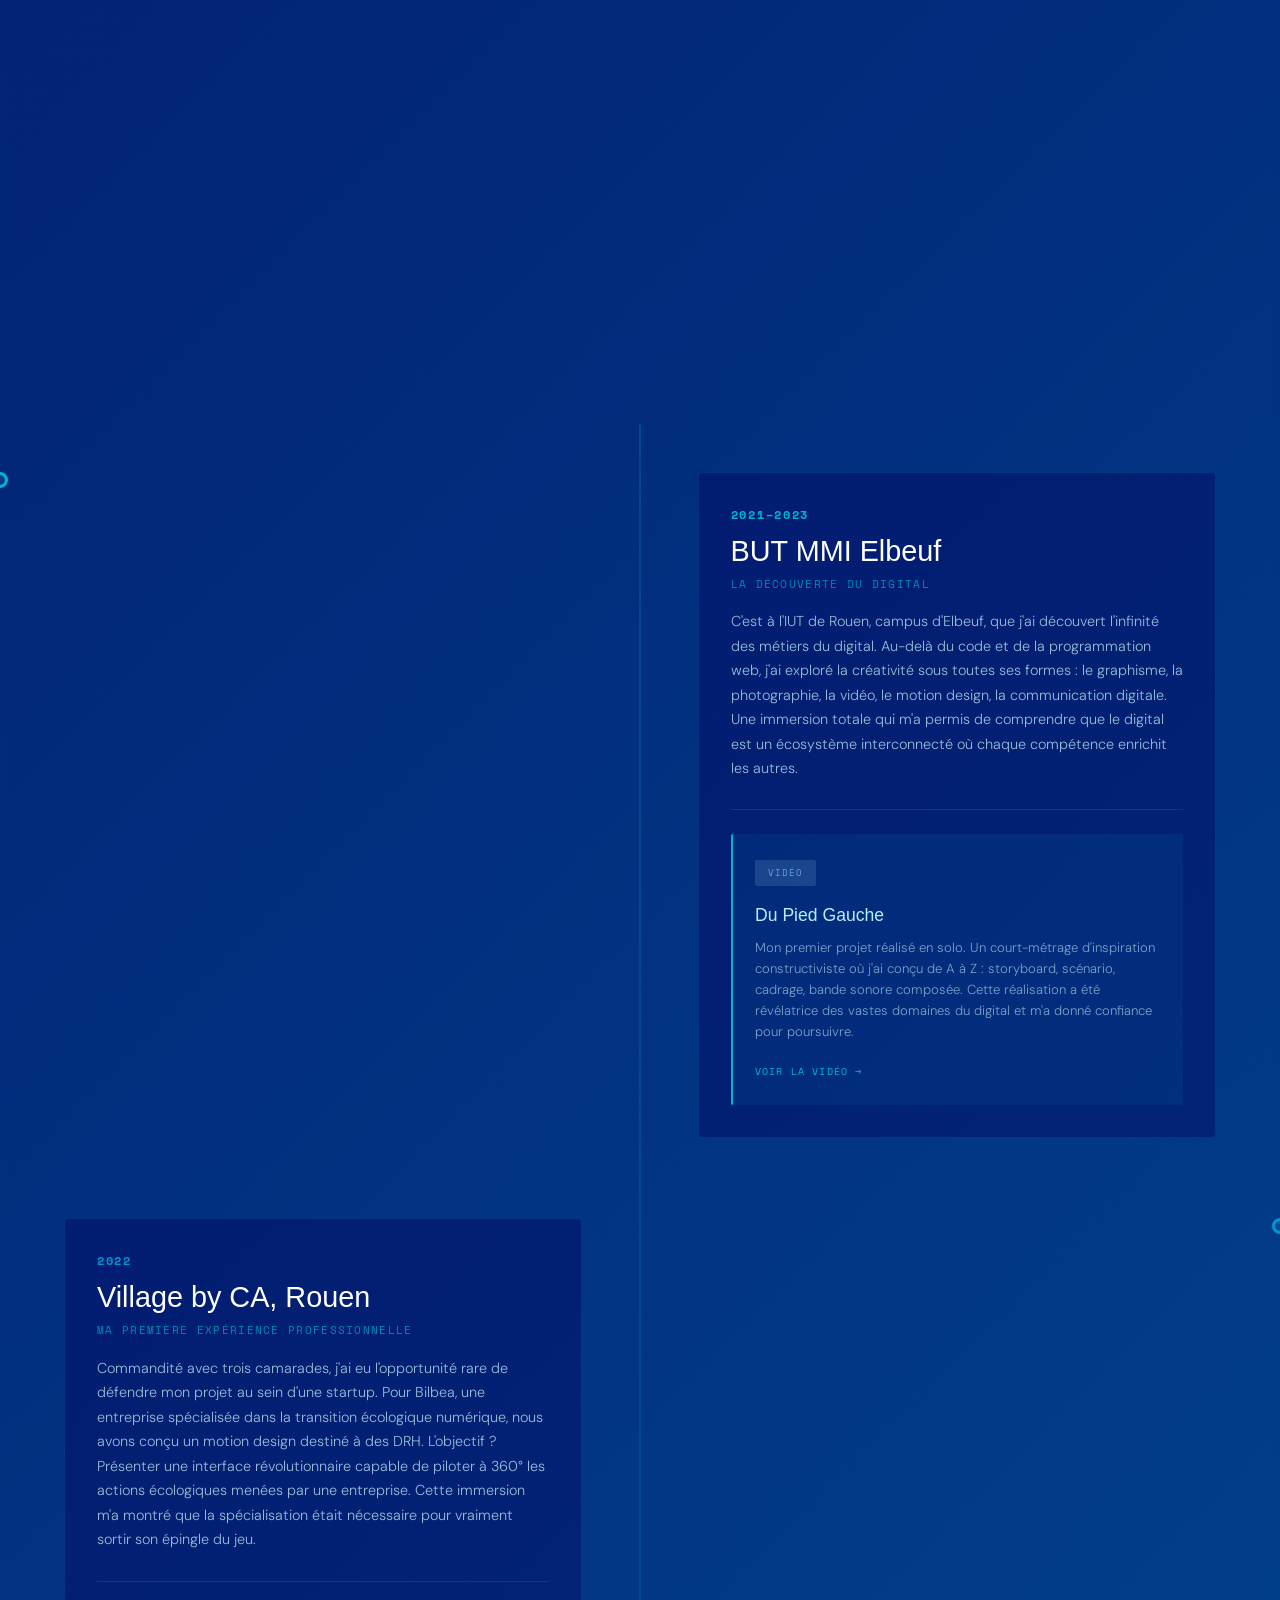
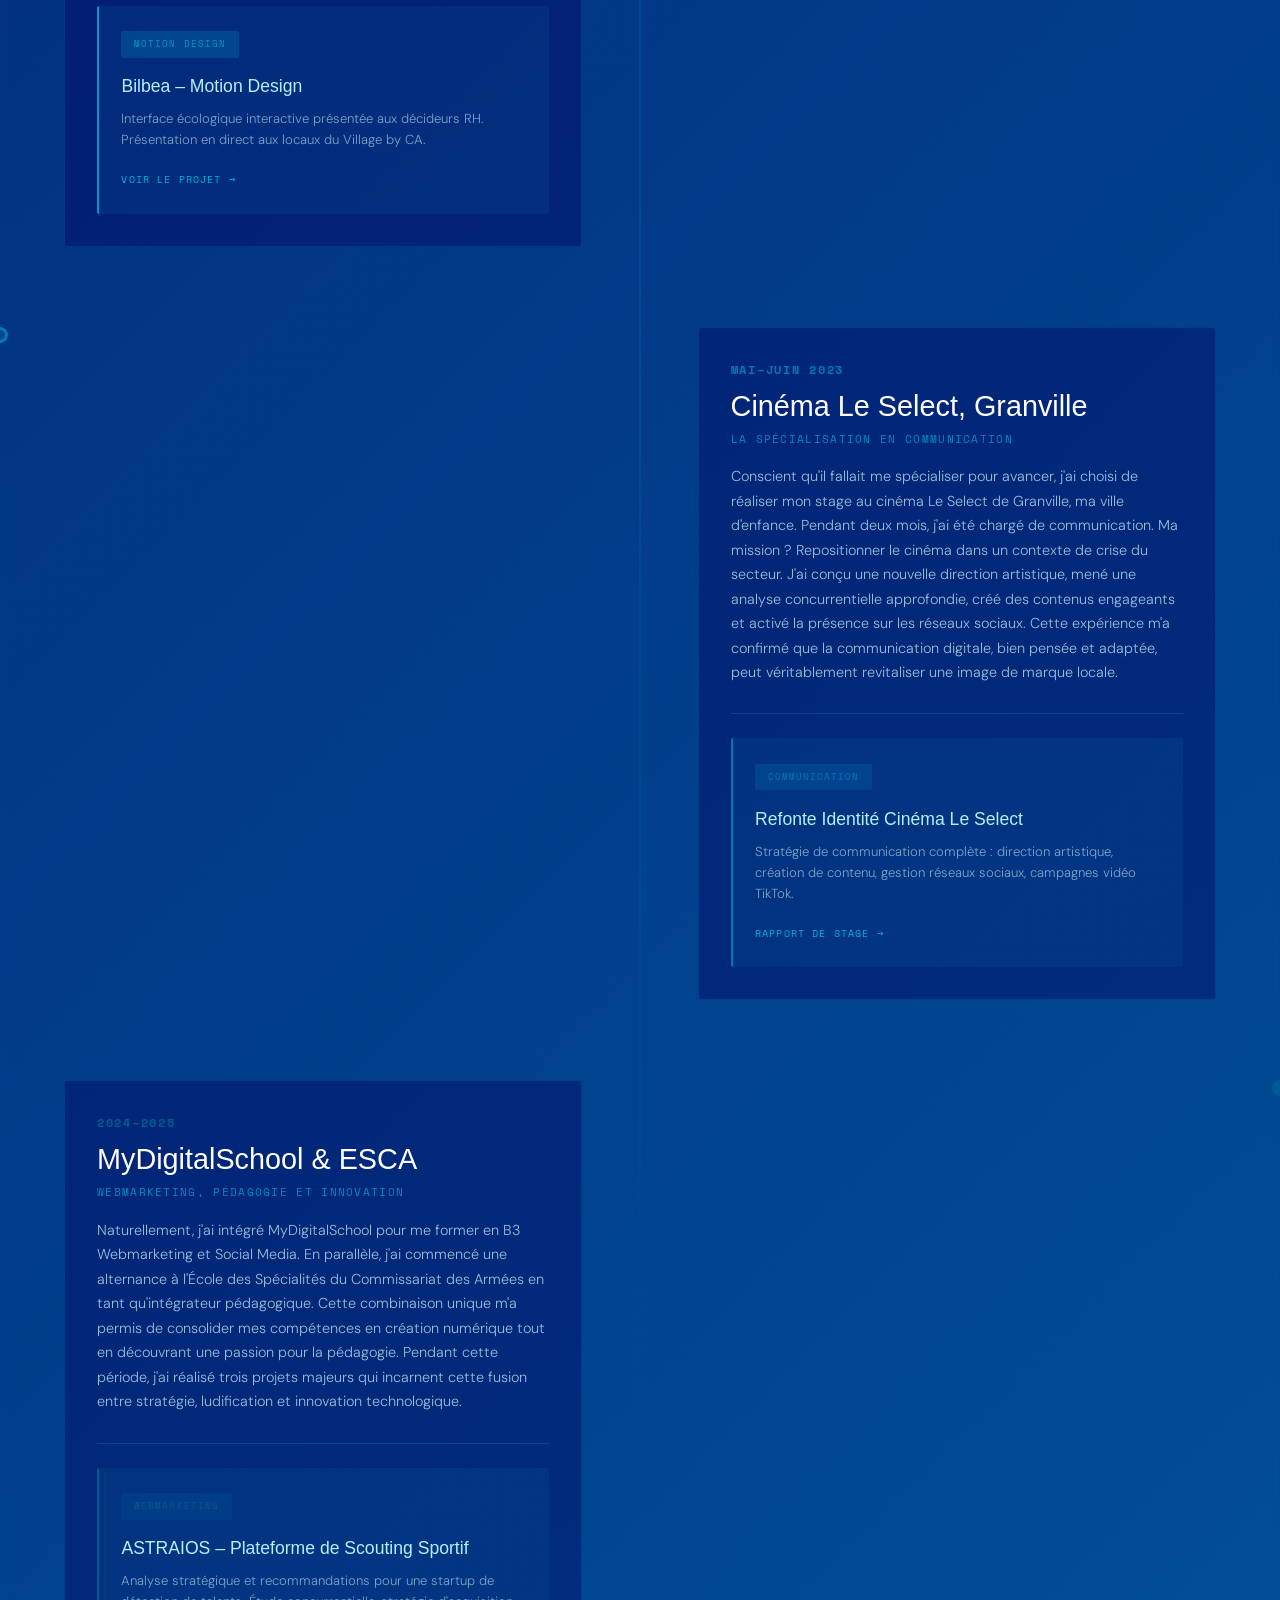
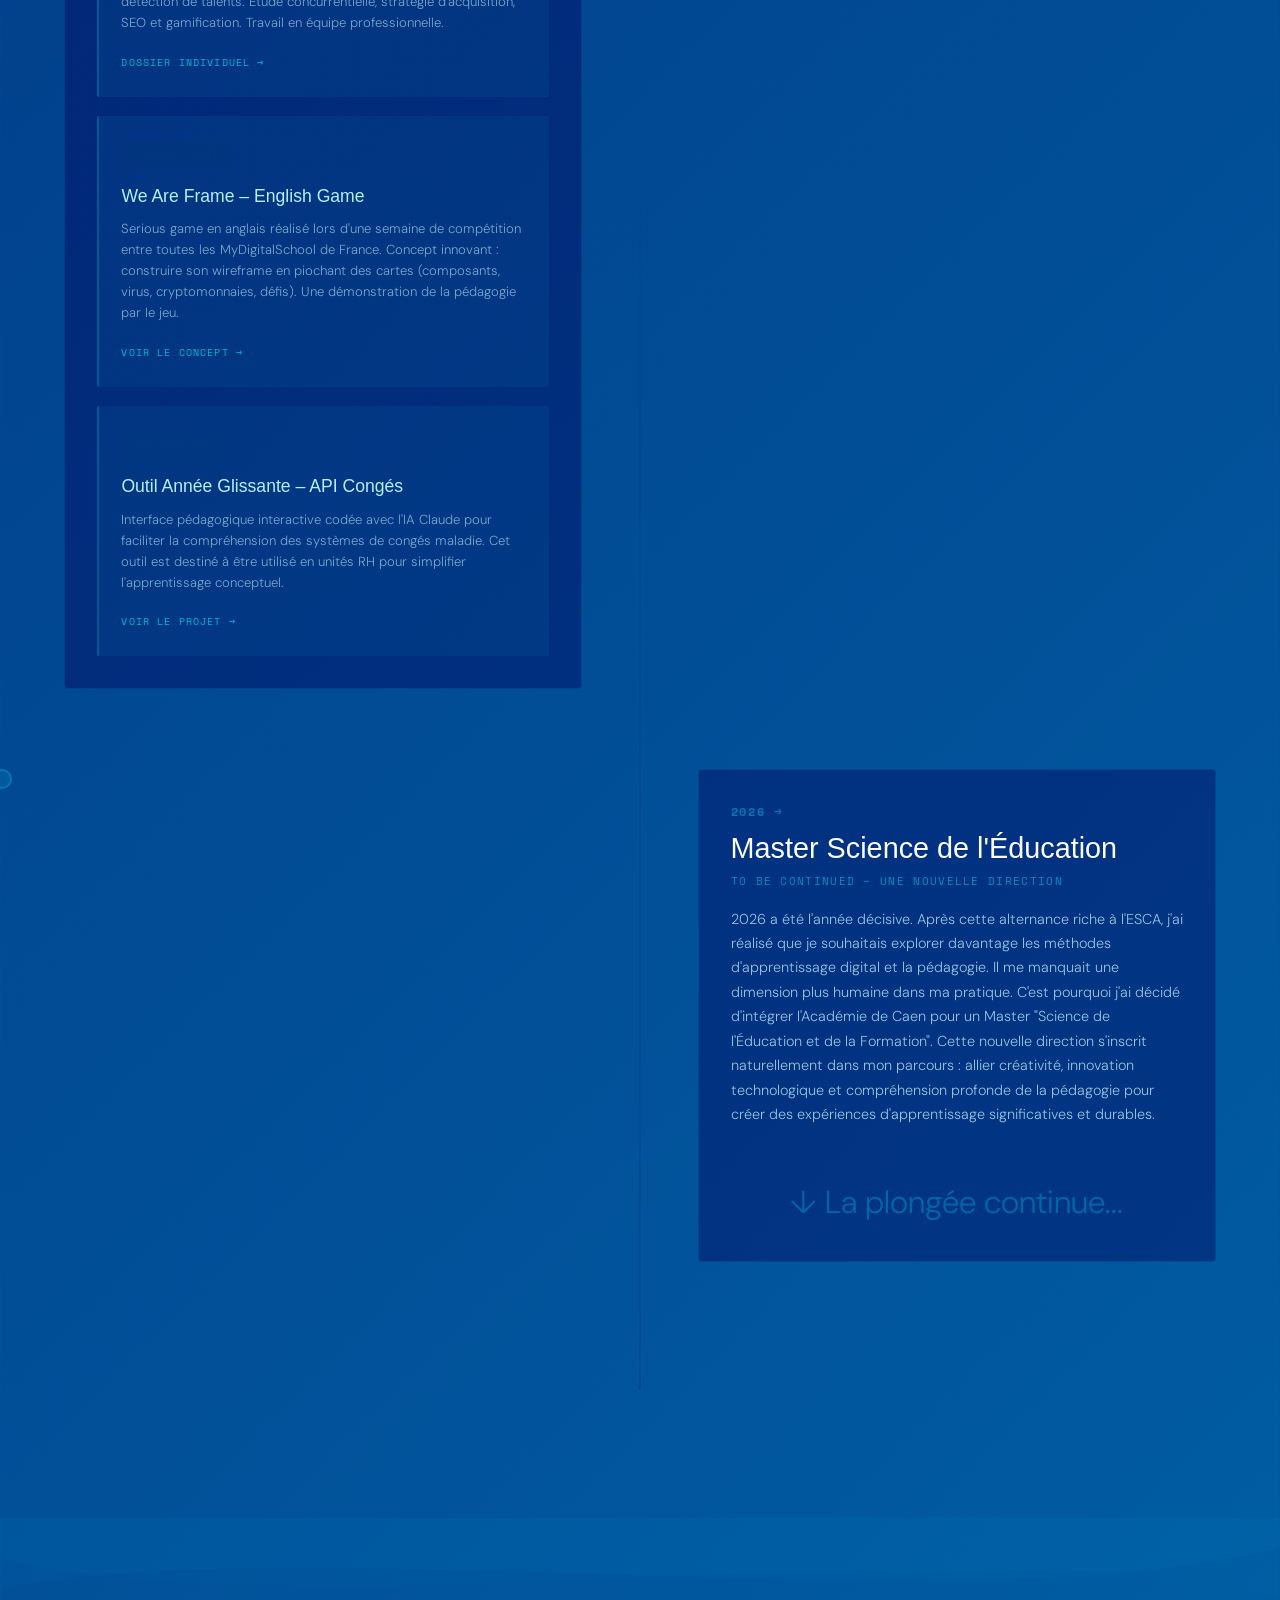
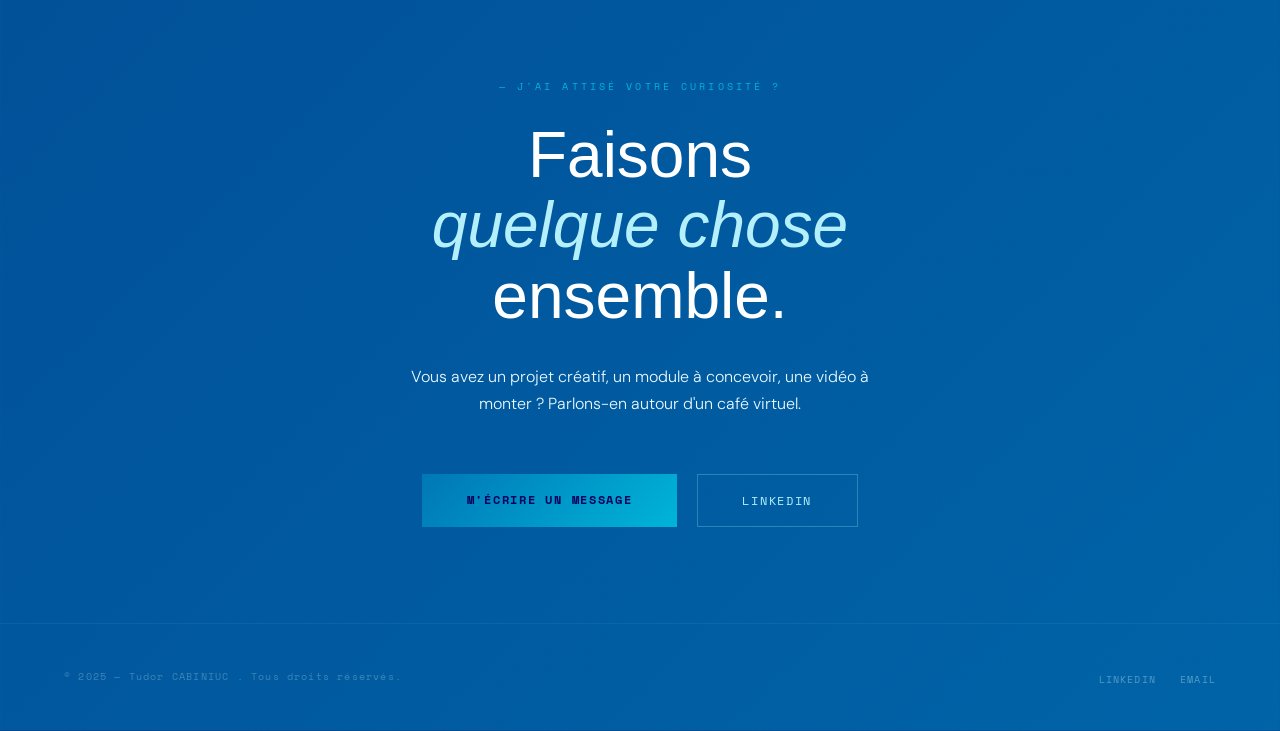
==== commit 93a8cbe3: "Mise à jour : Frise comme mise en page pour les projets" ====
--- a/index.html
+++ b/index.html
@@ -85,7 +85,7 @@
         J'ai 20 ans et je navigue entre deux mondes complémentaires : la création visuelle et l'ingénierie pédagogique. Diplômé d'un BUT MMI à Elbeuf–Rouen, je poursuis aujourd'hui un Bachelor Webmarketing &amp; Social Media à MyDigitalSchool (Caen).
       </p>
       <p class="about-text">
-        En parallèle, je mets mes compétences au service de l'<strong style="color:var(--foam);font-weight:500;">École des Spécialités du Commissariat des Armées</strong> en tant qu'intégrateur multimédia au sein de la cellule pédagogique — un terrain d'application unique où la créativité rencontre la rigueur.
+        En parallèle, je mets mes compétences au service de l'<strong class="about-emphasis">École des Spécialités du Commissariat des Armées</strong> en tant qu'intégrateur multimédia au sein de la cellule pédagogique — un terrain d'application unique où la créativité rencontre la rigueur.
       </p>
 
       <div class="timeline">
@@ -207,83 +207,126 @@
 
   <section id="projets">
     <div class="projects-header reveal">
-      <p class="section-label">// Projets</p>
-      <h2 class="section-title">Réalisations <em>&amp; travaux.</em></h2>
-      <div class="projects-filter">
-        <button class="filter-btn active" data-filter="all">Tout</button>
-        <button class="filter-btn" data-filter="motion">Motion Design</button>
-        <button class="filter-btn" data-filter="video">Vidéo</button>
-        <button class="filter-btn" data-filter="elearning">E-Learning</button>
-        <button class="filter-btn" data-filter="webmarketing">Webmarketing</button>
-        <button class="filter-btn" data-filter="communication">Communication</button>
-      </div>
-    </div>
-
-    <div class="projects-grid">
-
-<div class="project-card" data-cat="elearning">
-  <div class="project-card-bg" style="background-image: url('img/api_conges_maladie.png');"></div>
-  
-  <div class="project-overlay">
-    <span class="project-cat">E-learning</span>
-    <h3 class="project-title">API Congés maladies</h3>
-    <p class="project-desc">Création d'une interface utilisateur pédagogique pour comprendre l'année glissante des congés maladies.</p>
-    
-    <a href="api_conges_maladie/index.html" class="project-link" target="_blank">Voir le projet →</a>
-  </div>
-</div>
-
-      <div class="project-card" data-cat="communication">
-        <div class="project-card-bg" style="background-image: url('img/cinema_leselect.png');"></div>
-        <div class="project-overlay">
-          <span class="project-cat">Communication</span>
-          <h3 class="project-title">Stage Cinéma Le Select Granville</h3>
-          <p class="project-desc">Nouvelle direction artistique pour le cinéma | Stratégie de communication | Création de contenu | Gestion des réseaux sociaux</p>
-          <a href="https://univrouenfr-my.sharepoint.com/:b:/g/personal/tudor_cabiniuc_univ-rouen_fr/IQDNXf46xN-cSbZimYqhrU5pAYE3CioC2fKElF69Ig7M4kE?e=37vUib" class="project-link">Voir →</a>
-        </div>
-      </div>
-
-      <div class="project-card" data-cat="webmarketing">
-<div class="project-card-bg" style="background-image: url('img/astraios.png');"></div>
-        <div class="project-overlay">
-          <span class="project-cat">Webmarketing</span>
-          <h3 class="project-title">Analyse et recommandations</h3>
-          <p class="project-desc">Réalisation d'une analyse approfondie et de recommandations pour le lancement d'une nouvelle application en collaboration avec une strat-up de Caen d'une durée de 6 mois.</p>
-          <a href="#" class="project-link">Voir →</a>
-        </div>
-      </div>
-
-      <div class="project-card" data-cat="motion">
-        <div class="project-card-bg" style="background-image: url('img/photo_bilbea.jpeg');"></div>
-        <div class="project-overlay">
-          <span class="project-cat">Motion</span>
-          <h3 class="project-title">Immersion Professionnelle au Village by CA à Rouen</h3>
-          <p class="project-desc">Immersion Professionnelle au Village by CA à Rouen</p>
-          <a href="https://univrouenfr-my.sharepoint.com/:v:/g/personal/tudor_cabiniuc_univ-rouen_fr/IQBEqldZpKeIQ6u4MwW_Zg2gARaTIDSstYeZPpoapp59J8U?e=ufzzWP" class="project-link">Voir →</a>
-        </div>
-      </div>
-
-      <div class="project-card" data-cat="elearning">
-        <div class="project-card-bg" style="background-image: url('img/we_are_frame.jpg');"></div>
-        <div class="project-card-bg"></div>
-        <div class="project-overlay">
-          <span class="project-cat">Serious Game</span>
-          <h3 class="project-title">We are Frame</h3>
-          <p class="project-desc">Sérious game réalisé lors d'une semaine dédié à l'anglais. Construisez votre wireframe, frayez vous un chemin entre les virus, les défis et les cryptomonnaies</p>
-          <a href="https://www.youtube.com/watch?v=cSlYjg9PznY" class="project-link">Voir →</a>
-        </div>
-      </div>
-
-      <div class="project-card" data-cat="video">
-<div class="project-card-bg" style="background-image: url('img/we_are_frame.jpg');"></div>
-        <div class="project-overlay">
-          <span class="project-cat">Court-métrage, inspiration constructivisme</span>
-          <h3 class="project-title">Du Pied Gauche</h3>
-          <p class="project-desc">Sound Design, Montage, Scénario, Mise en scène</p>
-          <a href="https://youtu.be/pu3etau6qec" class="project-link">Voir →</a>
-        </div>
-      </div>
-
+      <p class="section-label">// Parcours &amp; Réalisations</p>
+      <h2 class="section-title">Une frise<br><em>à travers les profondeurs.</em></h2>
+      <p class="projects-intro">
+        Plongée dans mon parcours de création, où chaque projet marque une étape plus profonde dans l'exploration du digital et de la pédagogie.
+      </p>
+    </div>
+
+    <div class="depth-gauge">
+      <!-- Ligne verticale de la jauge -->
+      <div class="gauge-line"></div>
+      
+      <!-- Étape 1: BUT MMI Elbeuf -->
+      <div class="depth-step" data-depth="1" data-year="2021-2023">
+        <div class="depth-marker"></div>
+        <div class="depth-content depth-left reveal">
+          <div class="depth-year">2021–2023</div>
+          <h3 class="depth-title">BUT MMI Elbeuf</h3>
+          <p class="depth-subtitle">La découverte du digital</p>
+          <p class="depth-text">
+            C'est à l'IUT de Rouen, campus d'Elbeuf, que j'ai découvert l'infinité des métiers du digital. Au-delà du code et de la programmation web, j'ai exploré la créativité sous toutes ses formes : le graphisme, la photographie, la vidéo, le motion design, la communication digitale. Une immersion totale qui m'a permis de comprendre que le digital est un écosystème interconnecté où chaque compétence enrichit les autres.
+          </p>
+          <div class="depth-projects">
+            <div class="depth-project-item" style="--preview-image: url('img/pied_gauche.png');">
+              <span class="project-tag video">Vidéo</span>
+              <h4>Du Pied Gauche</h4>
+              <p>Mon premier projet réalisé en solo. Un court-métrage d'inspiration constructiviste où j'ai conçu de A à Z : storyboard, scénario, cadrage, bande sonore composée. Cette réalisation a été révélatrice des vastes domaines du digital et m'a donné confiance pour poursuivre.</p>
+              <a href="https://youtu.be/pu3etau6qec" class="depth-link" target="_blank" rel="noopener noreferrer">Voir la vidéo →</a>
+            </div>
+          </div>
+        </div>
+      </div>
+
+      <!-- Étape 2: Village by CA -->
+      <div class="depth-step" data-depth="2" data-year="2022">
+        <div class="depth-marker"></div>
+        <div class="depth-content depth-right reveal">
+          <div class="depth-year">2022</div>
+          <h3 class="depth-title">Village by CA, Rouen</h3>
+          <p class="depth-subtitle">Ma première expérience professionnelle</p>
+          <p class="depth-text">
+            Commandité avec trois camarades, j'ai eu l'opportunité rare de défendre mon projet au sein d'une startup. Pour Bilbea, une entreprise spécialisée dans la transition écologique numérique, nous avons conçu un motion design destiné à des DRH. L'objectif ? Présenter une interface révolutionnaire capable de piloter à 360° les actions écologiques menées par une entreprise. Cette immersion m'a montré que la spécialisation était nécessaire pour vraiment sortir son épingle du jeu.
+          </p>
+          <div class="depth-projects">
+            <div class="depth-project-item" style="--preview-image: url('img/photo_bilbea.jpeg');">
+              <span class="project-tag motion">Motion Design</span>
+              <h4>Bilbea – Motion Design</h4>
+              <p>Interface écologique interactive présentée aux décideurs RH. Présentation en direct aux locaux du Village by CA.</p>
+              <a href="https://univrouenfr-my.sharepoint.com/:v:/g/personal/tudor_cabiniuc_univ-rouen_fr/IQBEqldZpKeIQ6u4MwW_Zg2gARaTIDSstYeZPpoapp59J8U?e=ufzzWP" class="depth-link" target="_blank" rel="noopener noreferrer">Voir le projet →</a>
+            </div>
+          </div>
+        </div>
+      </div>
+
+      <!-- Étape 3: Stage Le Select -->
+      <div class="depth-step" data-depth="3" data-year="2023">
+        <div class="depth-marker"></div>
+        <div class="depth-content depth-left reveal">
+          <div class="depth-year">Mai–Juin 2023</div>
+          <h3 class="depth-title">Cinéma Le Select, Granville</h3>
+          <p class="depth-subtitle">La spécialisation en communication</p>
+          <p class="depth-text">
+            Conscient qu'il fallait me spécialiser pour avancer, j'ai choisi de réaliser mon stage au cinéma Le Select de Granville, ma ville d'enfance. Pendant deux mois, j'ai été chargé de communication. Ma mission ? Repositionner le cinéma dans un contexte de crise du secteur. J'ai conçu une nouvelle direction artistique, mené une analyse concurrentielle approfondie, créé des contenus engageants et activé la présence sur les réseaux sociaux. Cette expérience m'a confirmé que la communication digitale, bien pensée et adaptée, peut véritablement revitaliser une image de marque locale.
+          </p>
+          <div class="depth-projects">
+            <div class="depth-project-item" style="--preview-image: url('img/cinema_leselect.png');">
+              <span class="project-tag communication">Communication</span>
+              <h4>Refonte Identité Cinéma Le Select</h4>
+              <p>Stratégie de communication complète : direction artistique, création de contenu, gestion réseaux sociaux, campagnes vidéo TikTok.</p>
+              <a href="https://univrouenfr-my.sharepoint.com/:b:/g/personal/tudor_cabiniuc_univ-rouen_fr/IQDNXf46xN-cSbZimYqhrU5pAYE3CioC2fKElF69Ig7M4kE?e=37vUib" class="depth-link" target="_blank" rel="noopener noreferrer">Rapport de stage →</a>
+            </div>
+          </div>
+        </div>
+      </div>
+
+      <!-- Étape 4: MyDigitalSchool & ESCA -->
+      <div class="depth-step" data-depth="4" data-year="2024-2025">
+        <div class="depth-marker"></div>
+        <div class="depth-content depth-right reveal">
+          <div class="depth-year">2024–2025</div>
+          <h3 class="depth-title">MyDigitalSchool & ESCA</h3>
+          <p class="depth-subtitle">Webmarketing, pédagogie et innovation</p>
+          <p class="depth-text">
+            Naturellement, j'ai intégré MyDigitalSchool pour me former en B3 Webmarketing et Social Media. En parallèle, j'ai commencé une alternance à l'École des Spécialités du Commissariat des Armées en tant qu'intégrateur pédagogique. Cette combinaison unique m'a permis de consolider mes compétences en création numérique tout en découvrant une passion pour la pédagogie. Pendant cette période, j'ai réalisé trois projets majeurs qui incarnent cette fusion entre stratégie, ludification et innovation technologique.
+          </p>
+          <div class="depth-projects">
+            <div class="depth-project-item" style="--preview-image: url('img/astraios.png');">
+              <span class="project-tag webmarketing">Webmarketing</span>
+              <h4>ASTRAIOS – Plateforme de Scouting Sportif</h4>
+              <p>Analyse stratégique et recommandations pour une startup de détection de talents. Étude concurrentielle, stratégie d'acquisition, SEO et gamification. Travail en équipe professionnelle.</p>
+              <a href="#" class="depth-link">Dossier individuel →</a>
+            </div>
+            <div class="depth-project-item" style="--preview-image: url('img/we_are_frame.jpg');">
+              <span class="project-tag elearning">Serious Game</span>
+              <h4>We Are Frame – English Game</h4>
+              <p>Serious game en anglais réalisé lors d'une semaine de compétition entre toutes les MyDigitalSchool de France. Concept innovant : construire son wireframe en piochant des cartes (composants, virus, cryptomonnaies, défis). Une démonstration de la pédagogie par le jeu.</p>
+              <a href="https://www.youtube.com/watch?v=cSlYjg9PznY" class="depth-link" target="_blank" rel="noopener noreferrer">Voir le concept →</a>
+            </div>
+            <div class="depth-project-item" style="--preview-image: url('img/api_conges_maladie.png');">
+              <span class="project-tag elearning">E-Learning</span>
+              <h4>Outil Année Glissante – API Congés</h4>
+              <p>Interface pédagogique interactive codée avec l'IA Claude pour faciliter la compréhension des systèmes de congés maladie. Cet outil est destiné à être utilisé en unités RH pour simplifier l'apprentissage conceptuel.</p>
+              <a href="api_conges_maladie/index.html" class="depth-link" target="_blank">Voir le projet →</a>
+            </div>
+          </div>
+        </div>
+      </div>
+
+      <!-- Étape 5: Transition & Master -->
+      <div class="depth-step" data-depth="5" data-year="2026">
+        <div class="depth-marker to-continue"></div>
+        <div class="depth-content depth-left reveal">
+          <div class="depth-year">2026 → </div>
+          <h3 class="depth-title">Master Science de l'Éducation</h3>
+          <p class="depth-subtitle">To be continued – Une nouvelle direction</p>
+          <p class="depth-text">
+            2026 a été l'année décisive. Après cette alternance riche à l'ESCA, j'ai réalisé que je souhaitais explorer davantage les méthodes d'apprentissage digital et la pédagogie. Il me manquait une dimension plus humaine dans ma pratique. C'est pourquoi j'ai décidé d'intégrer l'Académie de Caen pour un Master "Science de l'Éducation et de la Formation". Cette nouvelle direction s'inscrit naturellement dans mon parcours : allier créativité, innovation technologique et compréhension profonde de la pédagogie pour créer des expériences d'apprentissage significatives et durables.
+          </p>
+          <div class="depth-arrow">↓ La plongée continue...</div>
+        </div>
+      </div>
     </div>
   </section>
 
@@ -309,7 +352,7 @@
   <footer>
     <p class="footer-copy">© 2025 — Tudor CABINIUC . Tous droits réservés.</p>
     <ul class="footer-links">
-      <li><a href="https://www.linkedin.com/in/tudor-cabiniuc/" target="_blank">LinkedIn</a></li>
+      <li><a href="https://www.linkedin.com/in/tudor-cabiniuc/" target="_blank" rel="noopener noreferrer">LinkedIn</a></li>
       <li><a href="mailto:tcabiniuc.pro@gmail.com">Email</a></li>
     </ul>
   </footer>
--- a/style.css
+++ b/style.css
@@ -85,6 +85,7 @@
   display: flex;
   justify-content: space-between;
   align-items: center;
+  -webkit-backdrop-filter: blur(12px);
   backdrop-filter: blur(12px);
   background: rgba(3,4,94,0.55);
   border-bottom: 1px solid rgba(144,224,239,0.08);
@@ -316,6 +317,7 @@
   bottom: -1.5rem; right: -1.5rem;
   width: 60%; padding: 1.5rem;
   background: rgba(0,119,182,0.2);
+  -webkit-backdrop-filter: blur(20px);
   backdrop-filter: blur(20px);
   border: 1px solid rgba(0,180,216,0.2);
 }
@@ -359,6 +361,11 @@
   color: var(--mist);
   font-size: 0.97rem;
   margin-bottom: 1.2rem;
+}
+
+.about-emphasis {
+  color: var(--foam);
+  font-weight: 500;
 }
 
 .timeline {
@@ -538,134 +545,285 @@
 }
 
 .projects-header { margin-bottom: 4rem; }
-
-.projects-filter {
-  display: flex;
-  gap: 0.5rem;
-  margin-top: 2rem;
-  flex-wrap: wrap;
-}
-
-.filter-btn {
-  padding: 0.45rem 1.2rem;
-  font-family: var(--font-mono);
-  font-size: 0.65rem;
+.projects-intro {
+  max-width: 580px;
+  font-size: 0.97rem;
+  color: rgba(202,240,248,0.6);
+  margin-top: 1.5rem;
+}
+
+/* =============================================
+   DEPTH GAUGE TIMELINE
+============================================= */
+.depth-gauge {
+  position: relative;
+  padding: 3rem 0;
+  margin-top: 3rem;
+}
+
+.gauge-line {
+  position: absolute;
+  left: 50%;
+  transform: translateX(-50%);
+  top: 0;
+  bottom: 0;
+  width: 1px;
+  background: linear-gradient(
+    to bottom,
+    rgba(0,180,216,0.4) 0%,
+    rgba(0,119,182,0.5) 30%,
+    rgba(0,77,115,0.4) 70%,
+    rgba(3,4,94,0.3) 100%
+  );
+}
+
+.depth-step {
+  position: relative;
+  margin-bottom: 5rem;
+  display: flex;
+  align-items: flex-start;
+  gap: 3rem;
+  overflow: visible;
+}
+
+.depth-step[data-depth="1"] { --depth-color: var(--wave); }
+.depth-step[data-depth="2"] { --depth-color: #0095d4; }
+.depth-step[data-depth="3"] { --depth-color: #0077b6; }
+.depth-step[data-depth="4"] { --depth-color: #005a94; }
+.depth-step[data-depth="5"] { --depth-color: var(--ocean); }
+
+.depth-step:nth-child(odd) { flex-direction: row; }
+.depth-step:nth-child(even) { flex-direction: row-reverse; }
+
+.depth-step:nth-child(odd) .depth-marker { left: auto; right: -4.5rem; }
+.depth-step:nth-child(even) .depth-marker { left: -4.5rem; right: auto; }
+
+.depth-marker {
+  position: absolute;
+  width: 16px;
+  height: 16px;
+  border-radius: 50%;
+  border: 3px solid var(--depth-color);
+  background: rgba(var(--depth-rgb, 0,180,216), 0.15);
+  top: 0;
+  transition: all 0.4s;
+  flex-shrink: 0;
+}
+
+.depth-marker.to-continue {
+  width: 20px;
+  height: 20px;
+  border-width: 2px;
+  animation: pulse-depth 2s ease-in-out infinite;
+}
+
+@keyframes pulse-depth {
+  0%, 100% { box-shadow: 0 0 0 0 rgba(0,180,216,0.5); }
+  50% { box-shadow: 0 0 0 10px rgba(0,180,216,0); }
+}
+
+.depth-content {
+  width: 45%;
+  padding: 2rem;
+  background: rgba(3,4,94,0.4);
+  border: 1px solid rgba(0,180,216,0.15);
+  border-radius: 4px;
+  transition: all 0.4s;
+  position: relative;
+}
+
+.depth-step:nth-child(odd) .depth-content { margin-left: 0; }
+.depth-step:nth-child(even) .depth-content { margin-right: 0; }
+
+.depth-content:hover {
+  background: rgba(0,119,182,0.2);
+  border-color: rgba(0,180,216,0.35);
+  transform: translateY(-4px);
+}
+
+.depth-left, .depth-right {
+  animation: slideInDepth 0.8s ease-out;
+}
+
+.depth-left { animation-delay: 0s; }
+.depth-right { animation-delay: 0.1s; }
+
+@keyframes slideInDepth {
+  from {
+    opacity: 0;
+    transform: translateY(20px);
+  }
+  to {
+    opacity: 1;
+    transform: translateY(0);
+  }
+}
+
+.depth-year {
+  font-family: var(--font-mono);
+  font-size: 0.72rem;
+  letter-spacing: 0.15em;
+  text-transform: uppercase;
+  color: var(--depth-color);
+  margin-bottom: 0.6rem;
+  font-weight: 700;
+}
+
+.depth-title {
+  font-family: var(--font-display);
+  font-size: 1.8rem;
+  font-weight: 400;
+  color: var(--white);
+  margin-bottom: 0.4rem;
+  line-height: 1.2;
+}
+
+.depth-subtitle {
+  font-family: var(--font-mono);
+  font-size: 0.68rem;
   letter-spacing: 0.12em;
   text-transform: uppercase;
-  border: 1px solid rgba(144,224,239,0.2);
-  background: transparent;
-  color: rgba(202,240,248,0.5);
-  cursor: none;
-  transition: 0.3s;
-}
-
-.filter-btn.active,
-.filter-btn:hover {
-  border-color: var(--wave);
-  color: var(--wave);
+  color: rgba(0,180,216,0.7);
+  margin-bottom: 1rem;
+}
+
+.depth-text {
+  font-size: 0.9rem;
+  line-height: 1.7;
+  color: rgba(202,240,248,0.75);
+  margin-bottom: 1.5rem;
+}
+
+.depth-projects {
+  display: flex;
+  flex-direction: column;
+  gap: 1.2rem;
+  margin-top: 1.8rem;
+  padding-top: 1.5rem;
+  border-top: 1px solid rgba(0,180,216,0.2);
+}
+
+.depth-project-item {
+  position: relative;
+  overflow: visible;
+  padding: 1.4rem;
   background: rgba(0,180,216,0.08);
-}
-
-.projects-grid {
-  display: grid;
-  grid-template-columns: repeat(12, 1fr);
-  gap: 1.5px;
-  background: rgba(144,224,239,0.06);
-  margin-top: 2rem;
-}
-
-.project-card {
-  position: relative;
-  overflow: hidden;
-  background: rgba(0,7,40,0.8);
-  cursor: none;
-}
-
-.project-card:nth-child(1) { grid-column: span 6; grid-row: span 2; }
-.project-card:nth-child(2) { grid-column: span 6; }
-.project-card:nth-child(3) { grid-column: span 6; }
-.project-card:nth-child(4) { grid-column: span 7; }
-.project-card:nth-child(5) { grid-column: span 5; }
-.project-card:nth-child(6) { grid-column: span 12; }
-
-.project-card-bg {
-  width: 100%; height: 100%;
-  min-height: 280px;
-  display: block;
+  border-left: 2px solid var(--depth-color);
+  border-radius: 2px;
+  transition: transform 0.35s ease, background 0.35s ease, border-color 0.35s ease;
+}
+
+.depth-project-item::before {
+  content: '';
+  position: absolute;
+  top: 50%;
+  width: clamp(340px, 40vw, 520px);
+  height: clamp(220px, 26vw, 340px);
+  transform: translateY(-50%) scale(0.96);
+  background-image: var(--preview-image);
   background-size: cover;
   background-position: center;
-  transition: transform 0.7s cubic-bezier(0.16, 1, 0.3, 1);
-}
-
-.project-card:nth-child(1) .project-card-bg { min-height: 600px; }
-.project-card:nth-child(2) .project-card-bg { background: linear-gradient(135deg, #001a3d, #00b4d8); }
-.project-card:nth-child(4) .project-card-bg { background: linear-gradient(135deg, #001230, #0077b6cc); }
-.project-card:nth-child(6) .project-card-bg { min-height: px; background: linear-gradient(90deg, #000c30, #0077b6, #00b4d8); }
-
-.project-card:hover .project-card-bg { transform: scale(1.07); }
-
-.project-overlay {
-  position: absolute;
-  inset: 0;
-  background: linear-gradient(to top, rgba(3,4,94,0.96) 0%, rgba(3,4,94,0.2) 60%, transparent 100%);
-  display: flex;
-  flex-direction: column;
-  justify-content: flex-end;
-  padding: 2rem;
-  transform: translateY(8px);
-  transition: transform 0.4s;
-}
-
-.project-card:hover .project-overlay { transform: translateY(0); }
-
-.project-cat {
-  font-family: var(--font-mono);
-  font-size: 0.58rem;
-  letter-spacing: 0.2em;
-  text-transform: uppercase;
+  border-radius: 24px;
+  box-shadow: 0 35px 70px rgba(0, 0, 0, 0.24);
+  opacity: 0;
+  transition: opacity 0.35s ease, transform 0.35s ease, box-shadow 0.35s ease;
+  pointer-events: none;
+  z-index: 1;
+}
+
+.depth-step:nth-child(odd) .depth-project-item::before {
+  right: -420px;
+}
+
+.depth-step:nth-child(even) .depth-project-item::before {
+  left: -420px;
+}
+
+.depth-project-item:hover {
+  background: rgba(0,180,216,0.15);
+  border-left-color: var(--wave);
+  transform: translateX(8px);
+}
+
+.depth-step:nth-child(even) .depth-project-item:hover {
+  transform: translateX(-8px);
+}
+
+.depth-project-item:hover::before {
+  opacity: 1;
+  transform: translateY(-50%) scale(1);
+}
+
+.depth-step:nth-child(odd) .depth-project-item:hover::before {
+  right: -660px;
+}
+
+.depth-step:nth-child(even) .depth-project-item:hover::before {
+  left: -660px;
+}
+
+.project-tag {
+  display: inline-block;
+  font-family: var(--font-mono);
+  font-size: 0.55rem;
+  letter-spacing: 0.12em;
+  text-transform: uppercase;
+  padding: 0.35rem 0.8rem;
+  background: rgba(0,180,216,0.25);
   color: var(--wave);
-  margin-bottom: 0.4rem;
-}
-
-.project-title {
+  margin-bottom: 0.5rem;
+  border-radius: 2px;
+}
+
+.project-tag.video { background: rgba(100,150,200,0.25); color: #64a0d8; }
+.project-tag.motion { background: rgba(0,150,200,0.25); color: #0096c8; }
+.project-tag.communication { background: rgba(0,120,180,0.25); color: #0078b4; }
+.project-tag.webmarketing { background: rgba(0,90,150,0.25); color: #005a96; }
+.project-tag.elearning { background: rgba(0,60,120,0.25); color: #003c78; }
+
+.depth-project-item h4 {
   font-family: var(--font-display);
-  font-size: 1.4rem;
+  font-size: 1.1rem;
   font-weight: 400;
-  color: var(--white);
-  margin-bottom: 0.5rem;
-}
-
-.project-card:nth-child(1) .project-title { font-size: 2rem; }
-
-.project-desc {
+  color: var(--foam);
+  margin: 0.4rem 0;
+}
+
+.depth-project-item p {
   font-size: 0.82rem;
-  color: var(--mist)
-  max-width: 380px;
-  opacity: 0;
-  transform: translateY(6px);
-  transition: opacity 0.35s 0.05s, transform 0.35s 0.05s;
-}
-
-.project-card:hover .project-desc { opacity: 1; transform: translateY(0); }
-
-.project-link {
-  display: inline-flex;
-  align-items: center;
-  gap: 0.5rem;
-  margin-top: 1rem;
-  font-family: var(--font-mono);
-  font-size: 0.62rem;
-  letter-spacing: 0.15em;
-  text-transform: uppercase;
-  color: var(--foam);
+  color: rgba(202,240,248,0.6);
+  line-height: 1.6;
+  margin-bottom: 0.8rem;
+}
+
+.depth-link {
+  display: inline-block;
+  font-family: var(--font-mono);
+  font-size: 0.6rem;
+  letter-spacing: 0.12em;
+  text-transform: uppercase;
+  color: var(--wave);
   text-decoration: none;
-  opacity: 0;
-  transform: translateY(6px);
-  transition: opacity 0.35s 0.1s, transform 0.35s 0.1s, color 0.25s;
-}
-
-.project-card:hover .project-link { opacity: 1; transform: translateY(0); }
-.project-link:hover { color: var(--wave); }
+  transition: color 0.3s, gap 0.3s;
+  margin-top: 0.5rem;
+}
+
+.depth-link:hover {
+  color: var(--foam);
+}
+
+.depth-arrow {
+  text-align: center;
+  margin-top: 3rem;
+  font-size: 2rem;
+  color: rgba(0,180,216,0.4);
+  animation: bounce-down 2s ease-in-out infinite;
+}
+
+@keyframes bounce-down {
+  0%, 100% { transform: translateY(0); }
+  50% { transform: translateY(8px); }
+}
 
 /* =============================================
    CONTACT / FOOTER
@@ -880,6 +1038,7 @@
     justify-content: center; 
     align-items: center; 
     gap: 2.5rem; 
+    -webkit-backdrop-filter: blur(20px);
     backdrop-filter: blur(20px); 
   }
   
@@ -890,8 +1049,30 @@
   .about-media { display: none; }
   #competences, #projets, #contact { padding: 5rem 2rem; }
   .skills-header { flex-direction: column; align-items: flex-start; }
-  .projects-grid { grid-template-columns: 1fr; }
-  .project-card:nth-child(n) { grid-column: span 1; grid-row: span 1; }
+  
+  /* Depth Gauge Timeline Mobile */
+  .gauge-line { left: 1rem; width: 2px; }
+  .depth-step { 
+    flex-direction: column !important; 
+    margin-bottom: 3rem;
+    padding-left: 3.5rem;
+  }
+  .depth-marker { 
+    position: relative !important; 
+    left: -3.5rem !important; 
+    right: auto !important; 
+    top: 0;
+    margin-bottom: 1rem;
+  }
+  .depth-content { 
+    width: 100% !important; 
+    margin: 0 !important;
+  }
+
+  .depth-project-item::before {
+    display: none;
+  }
+
   footer { padding: 2rem; flex-direction: column; text-align: center; }
 }
 
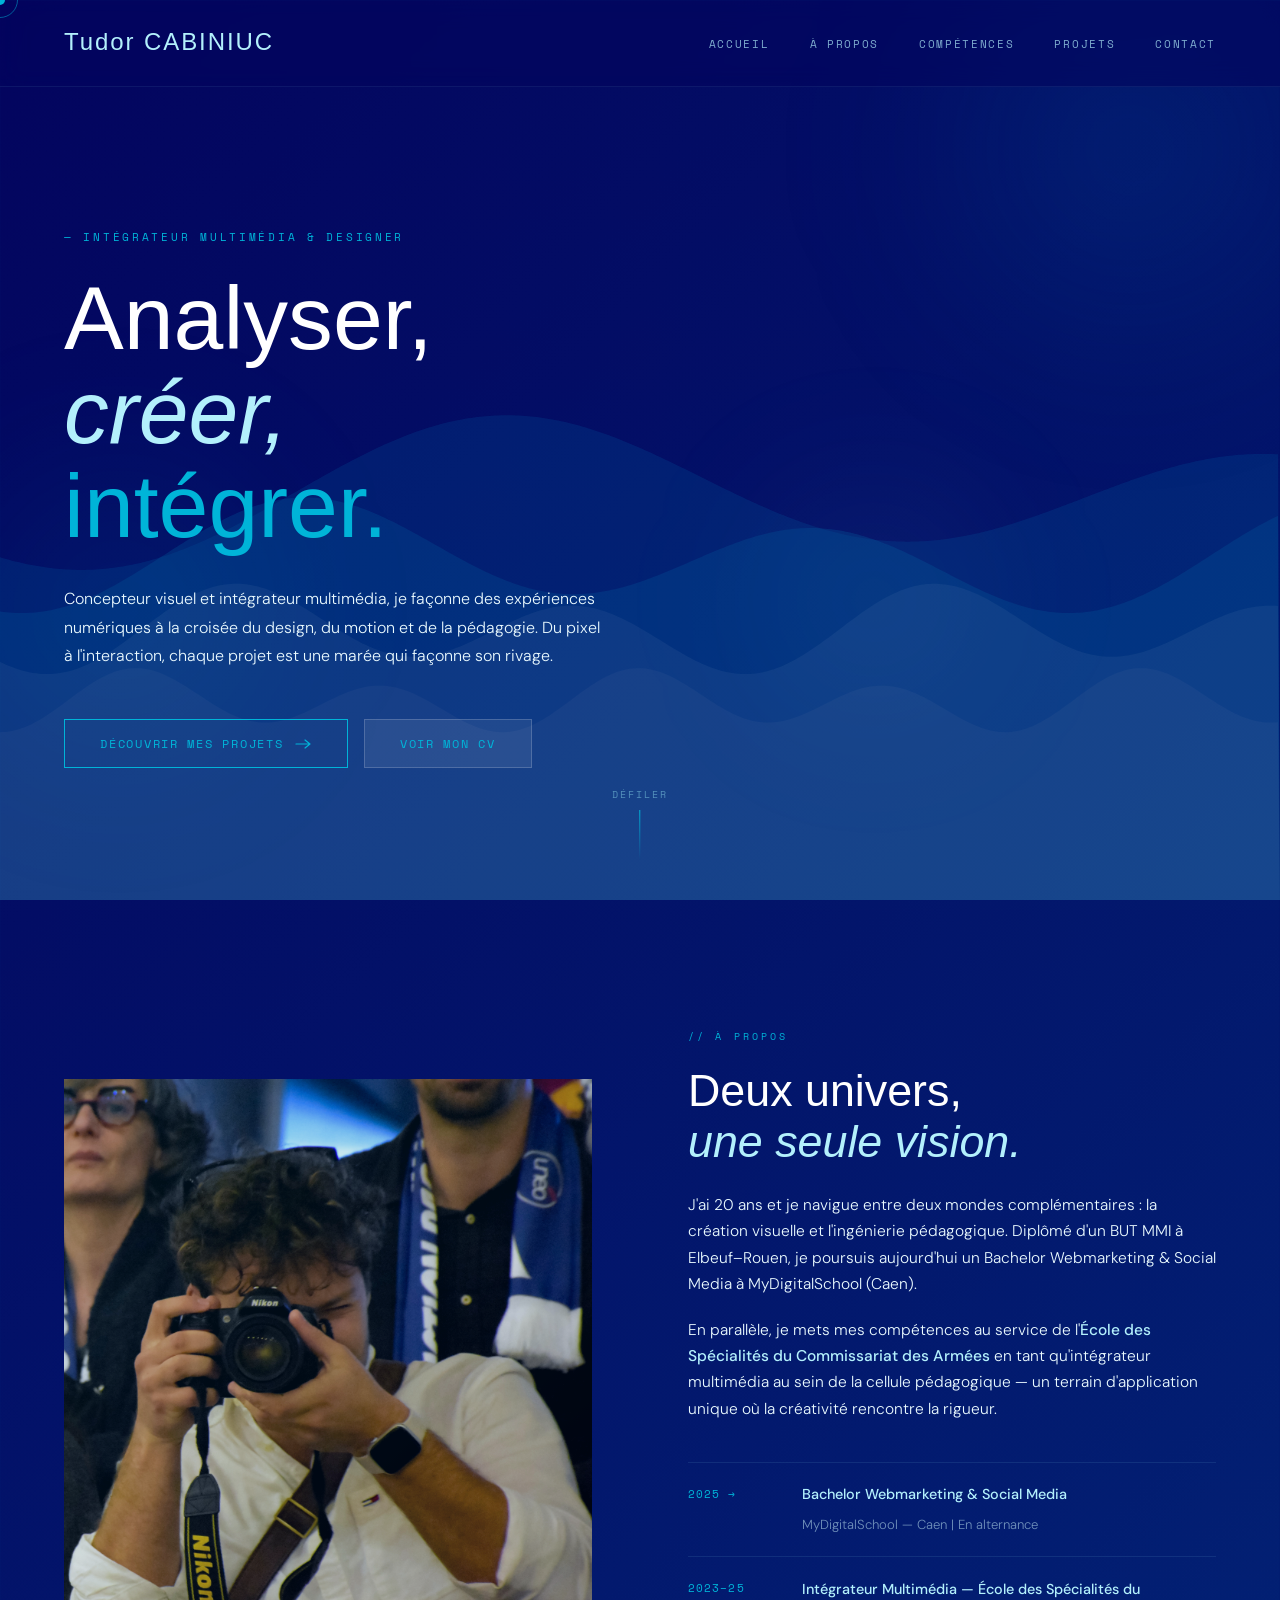
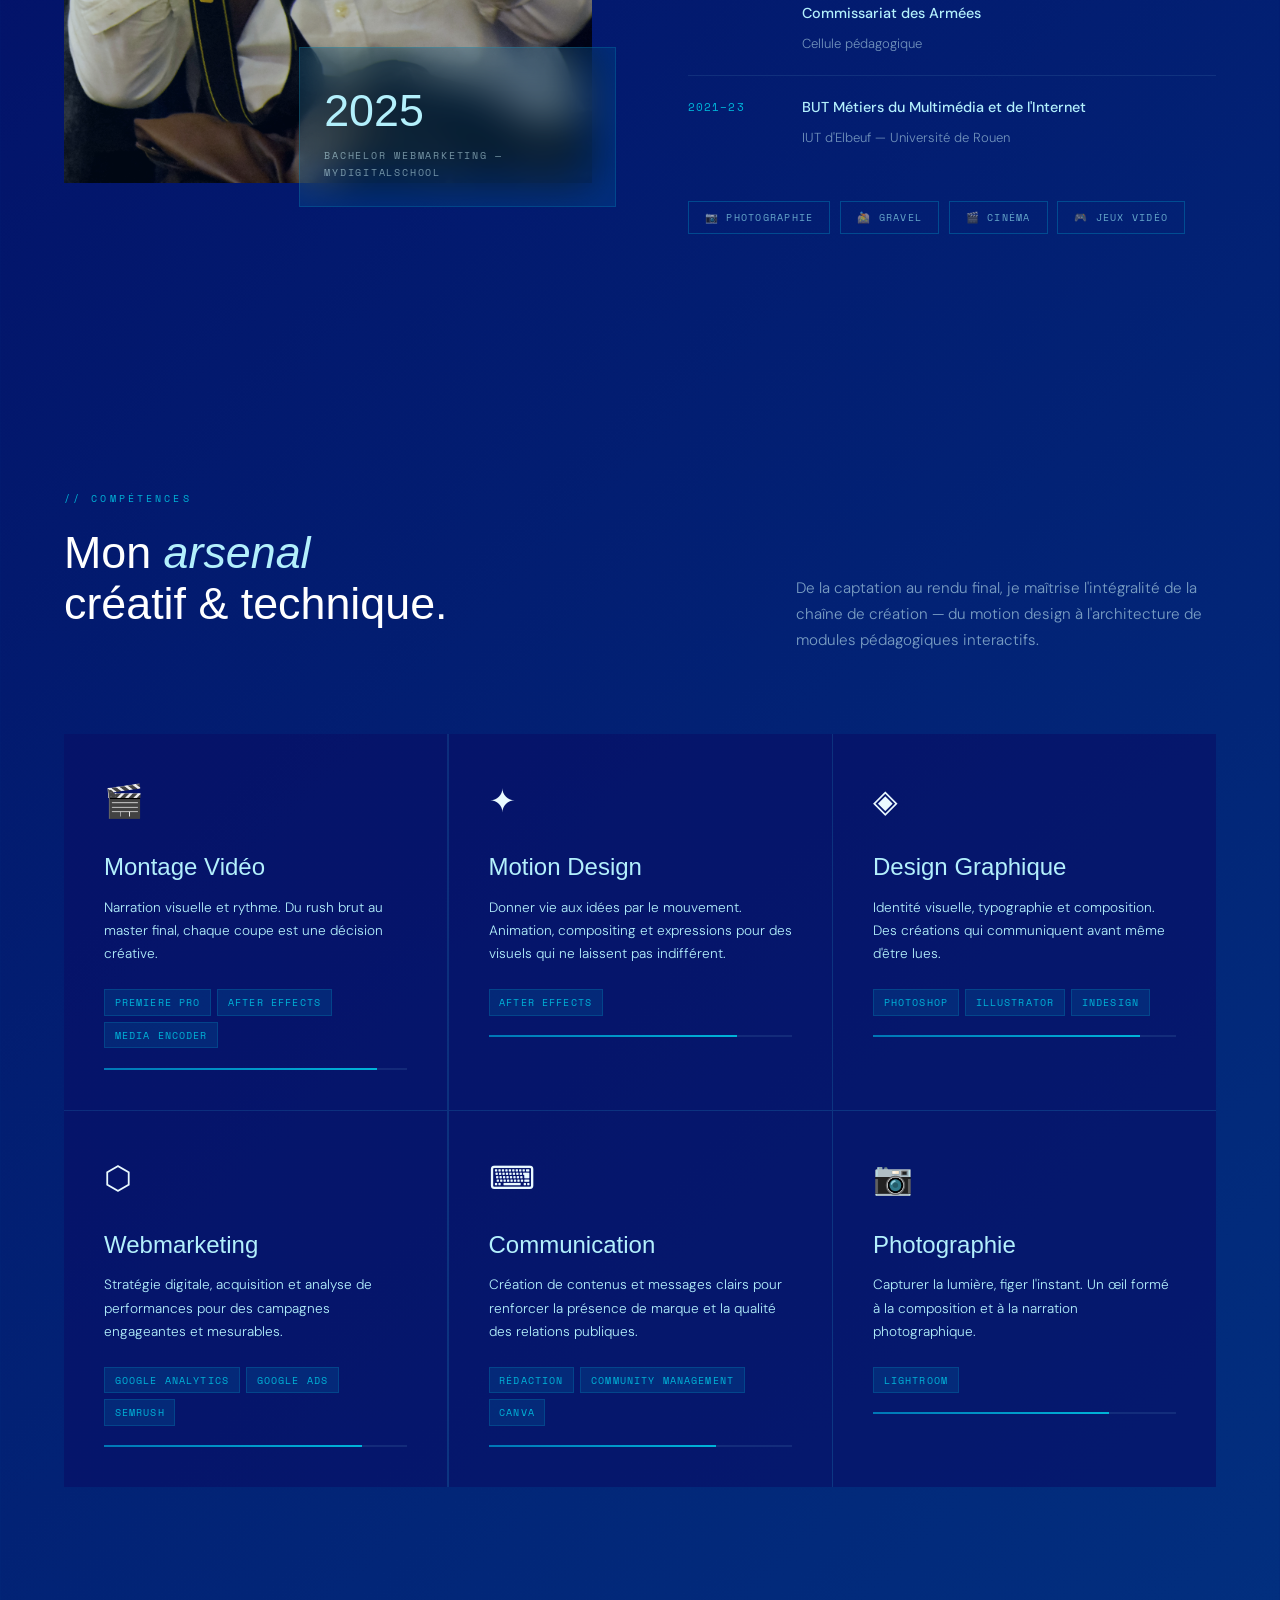
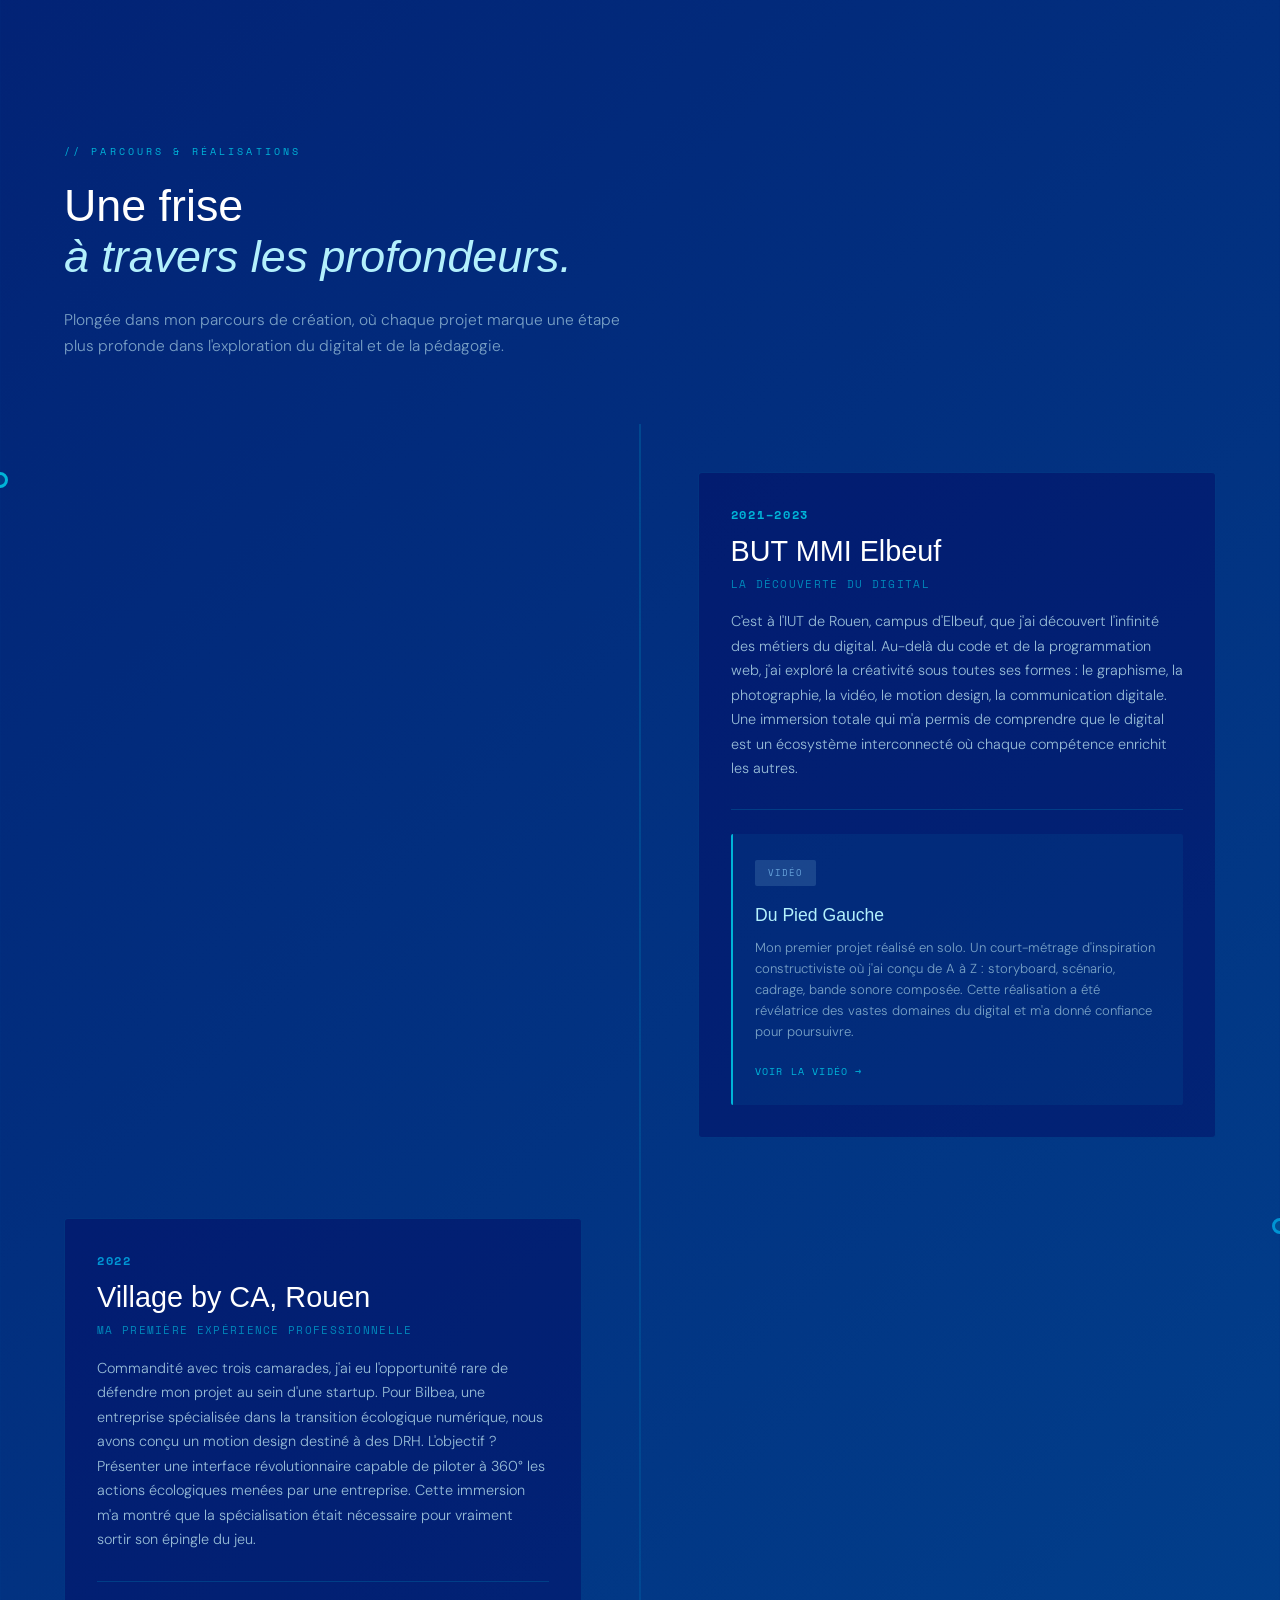
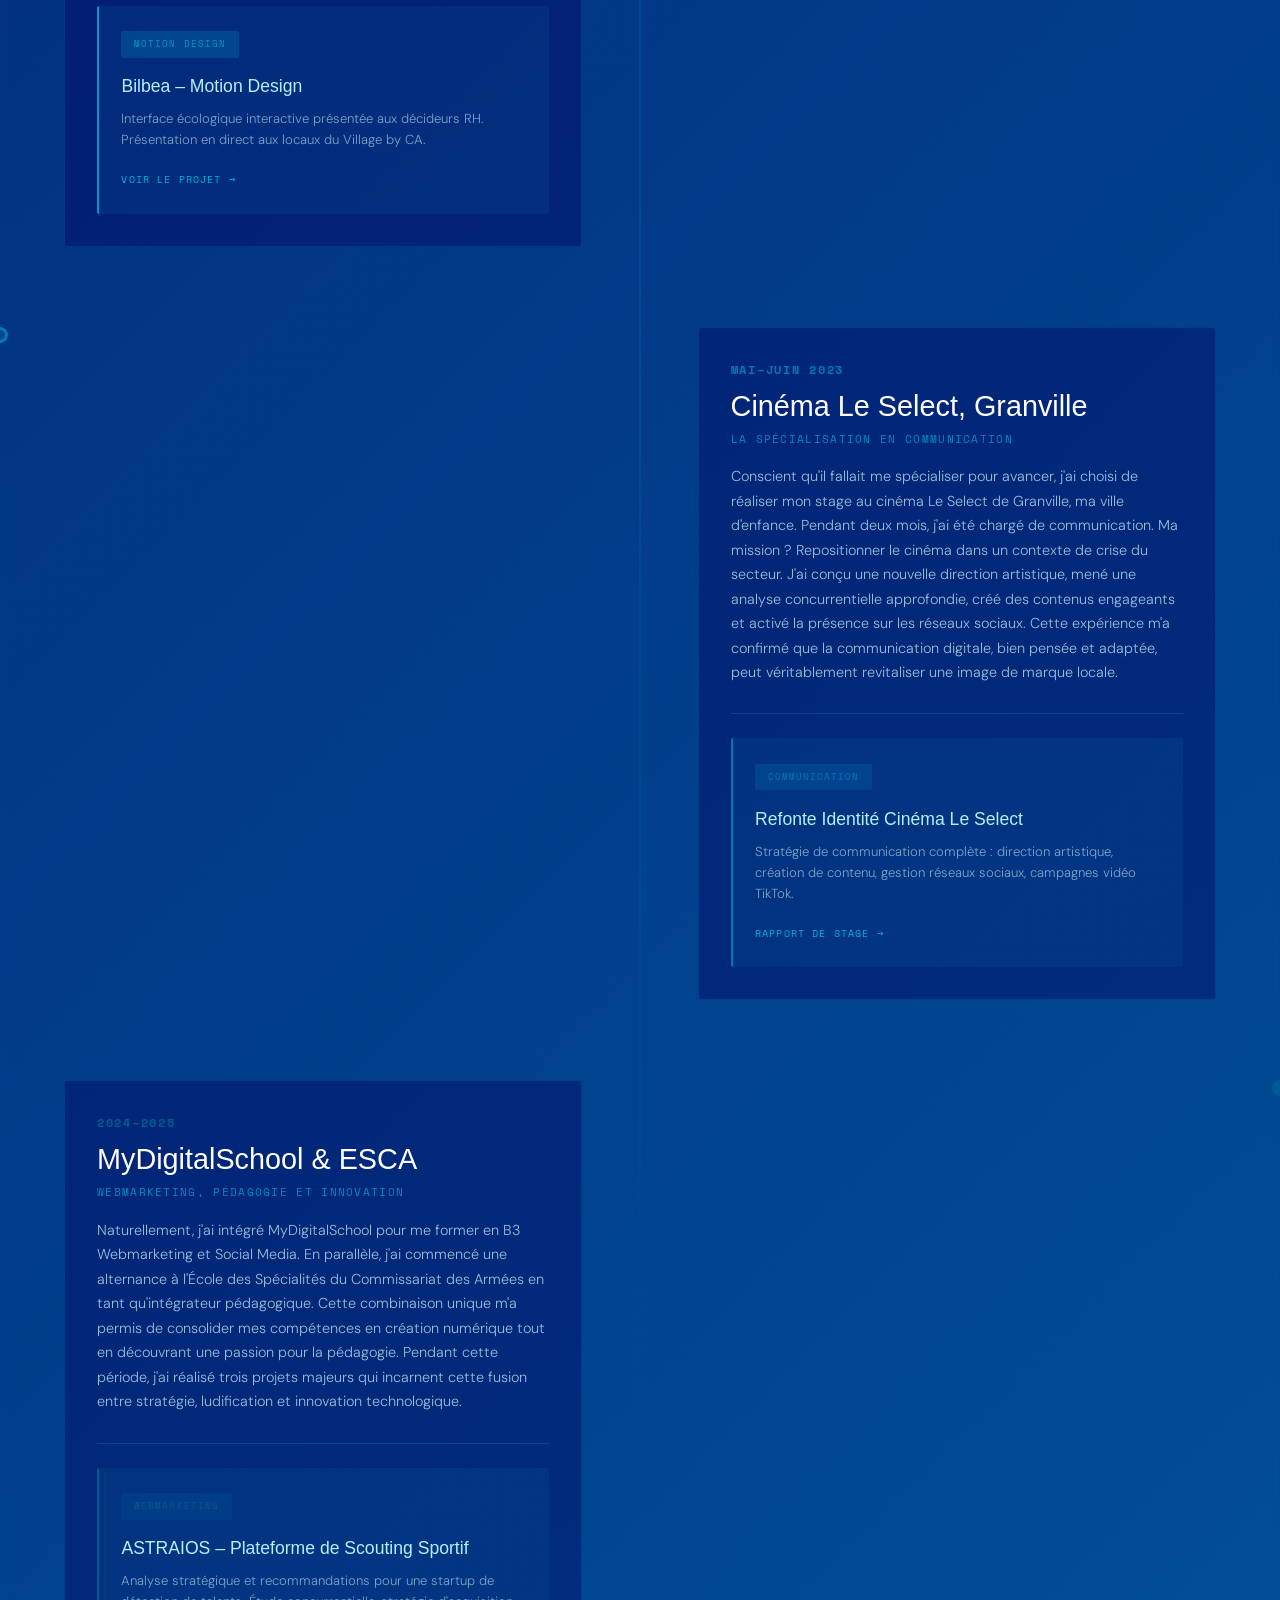
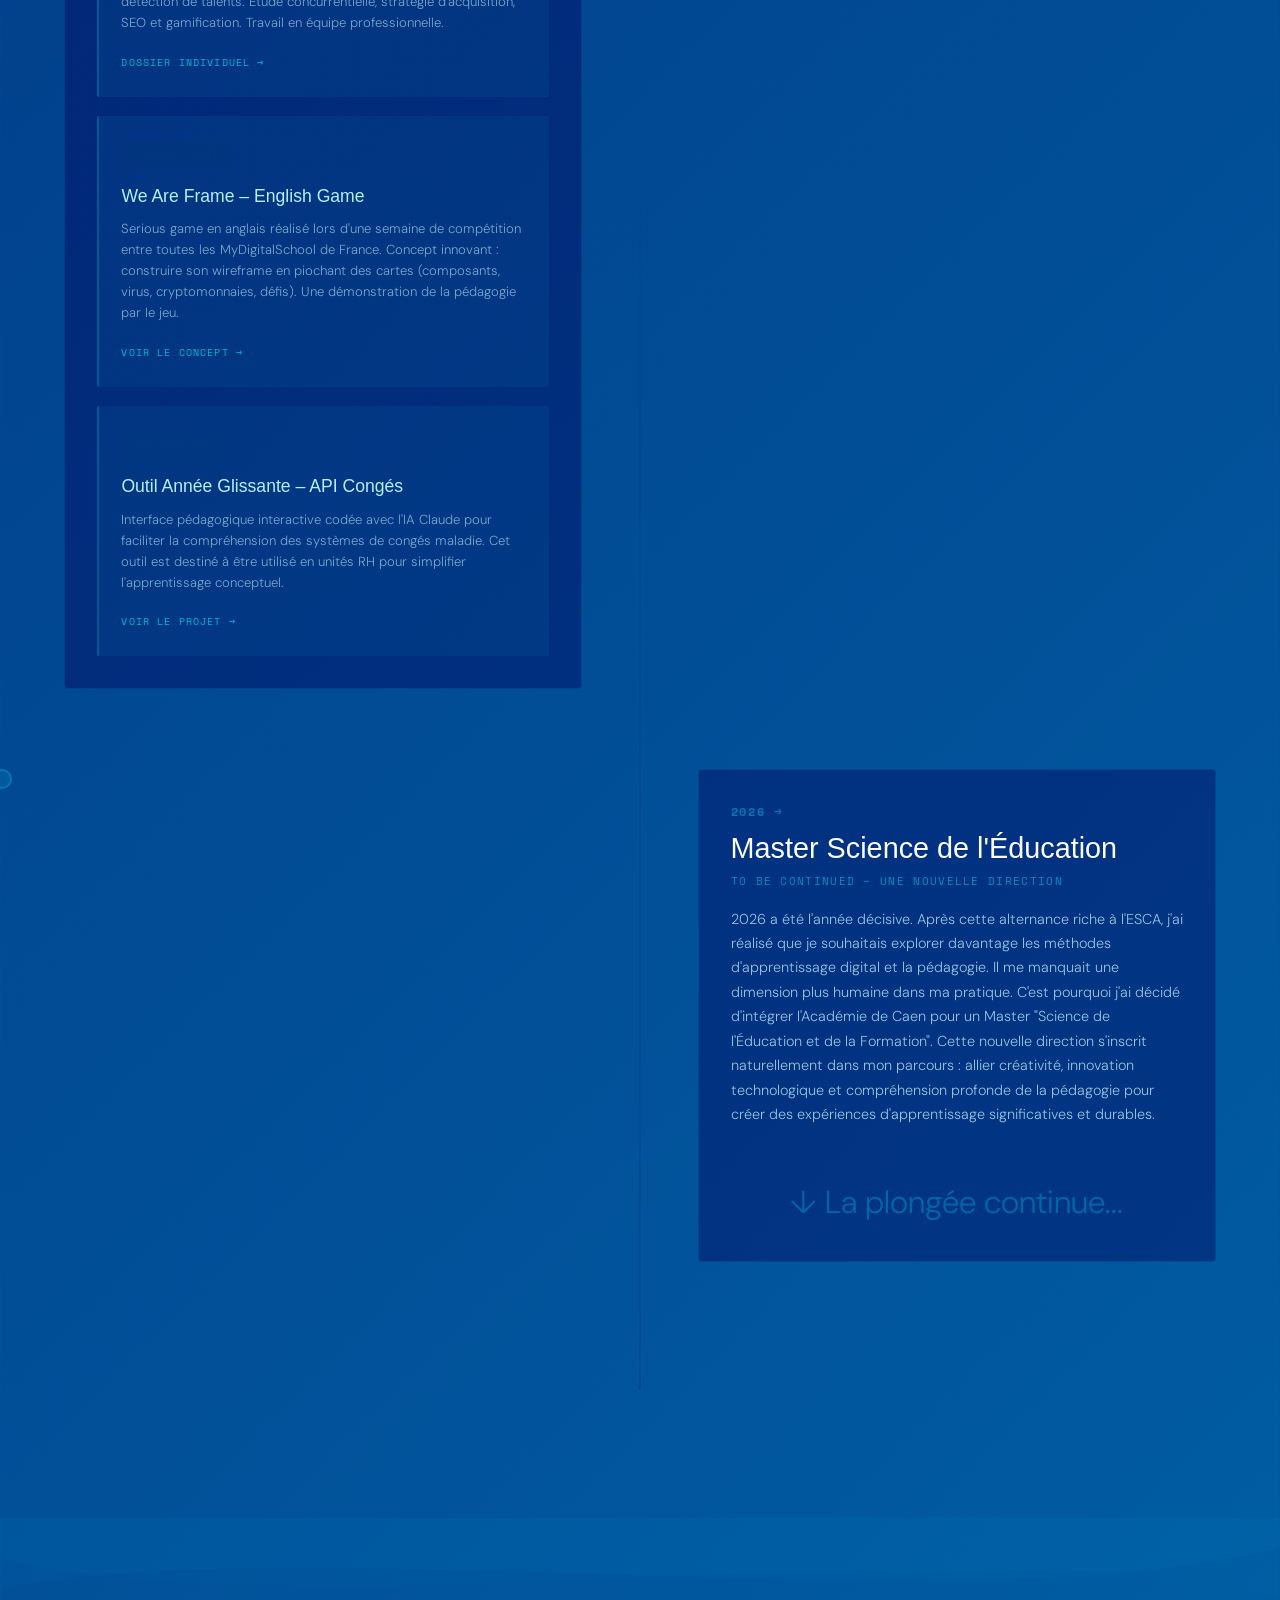
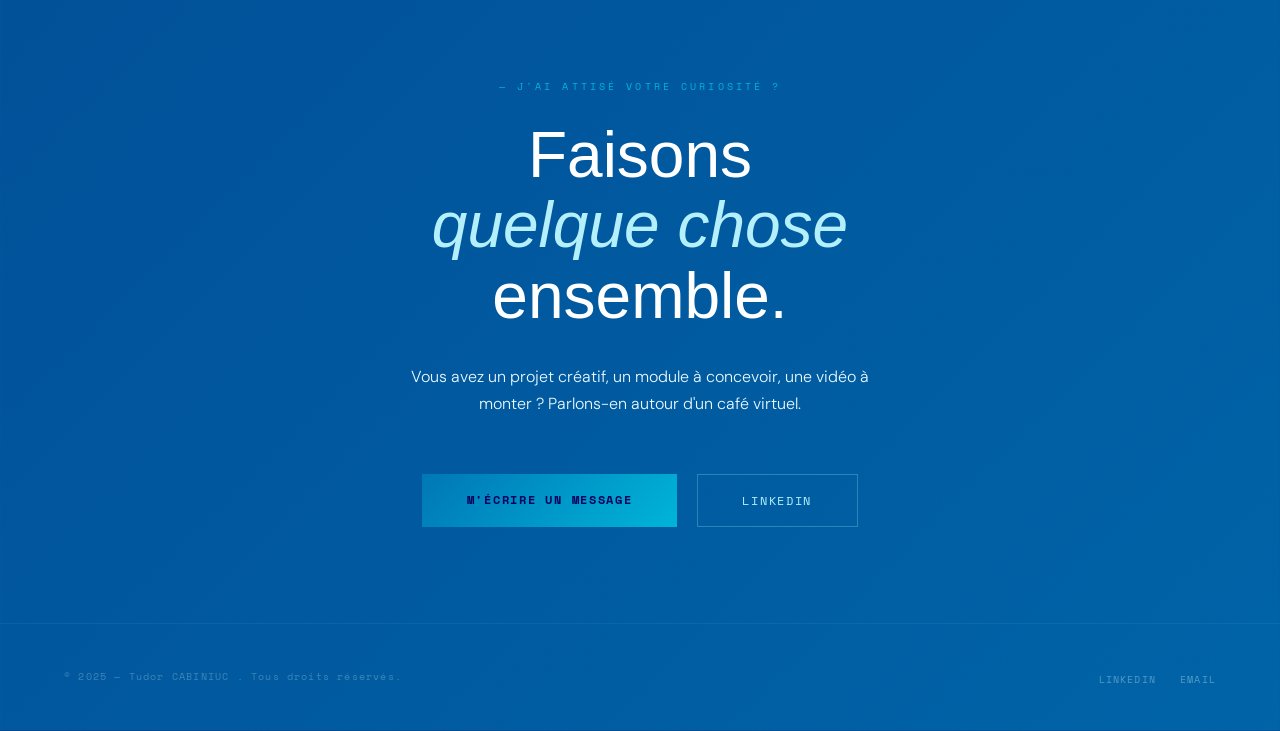
==== commit 417c547e: "Mise à jour : Fix Style Projet" ====
--- a/index.html
+++ b/index.html
@@ -9,7 +9,7 @@
   <link rel="preconnect" href="https://fonts.gstatic.com" crossorigin/>
   <link href="https://fonts.googleapis.com/css2?family=Cormorant+Garamond:ital,wght@0,300;0,400;0,600;1,300;1,400&family=DM+Sans:wght@300;400;500&family=Space+Mono:wght@400;700&display=swap" rel="stylesheet"/>
 
-  <link rel="stylesheet" href="style.css">
+  <link rel="stylesheet" href="style.css?v=20260609">
 </head>
 
 <body>
@@ -357,7 +357,7 @@
     </ul>
   </footer>
 
-  <script src="script.js"></script>
+  <script src="script.js?v=20260609"></script>
   <script>
     document.querySelectorAll('a[href]').forEach(link => {
       link.target = '_blank';
